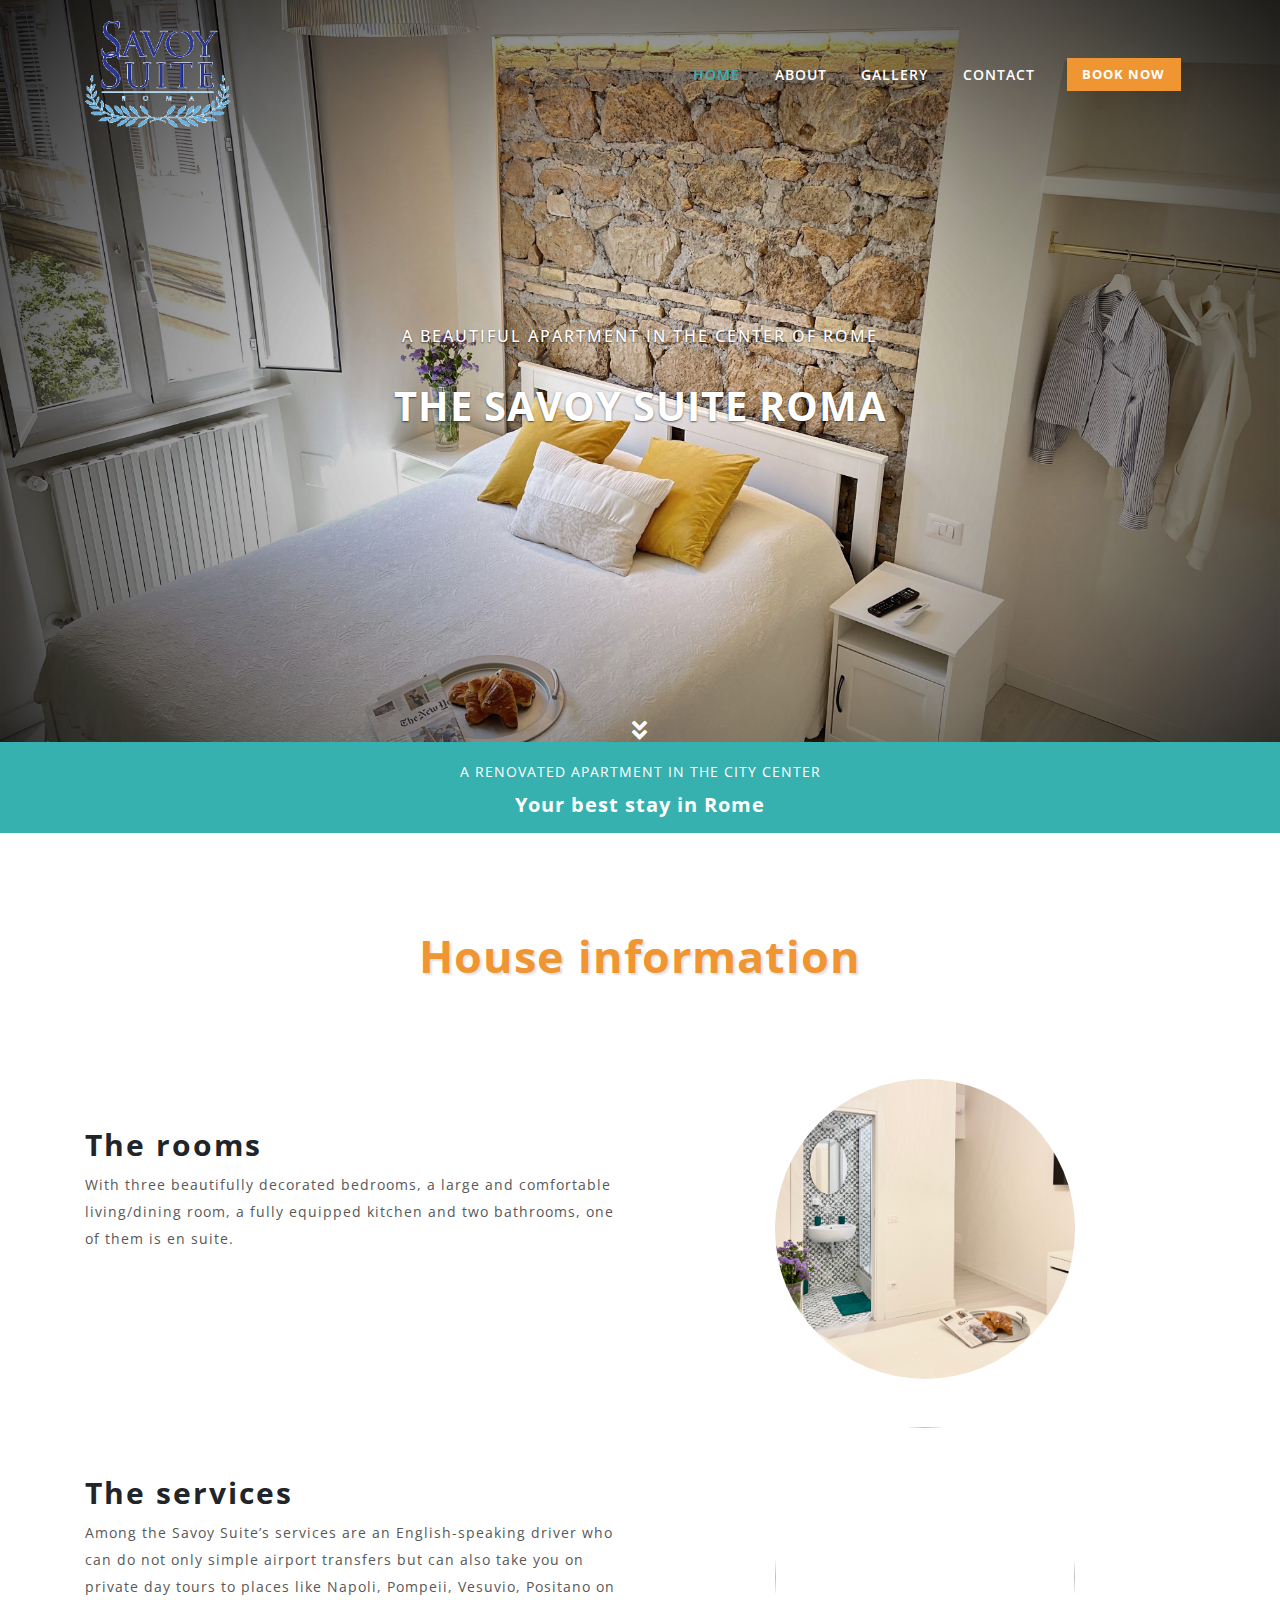
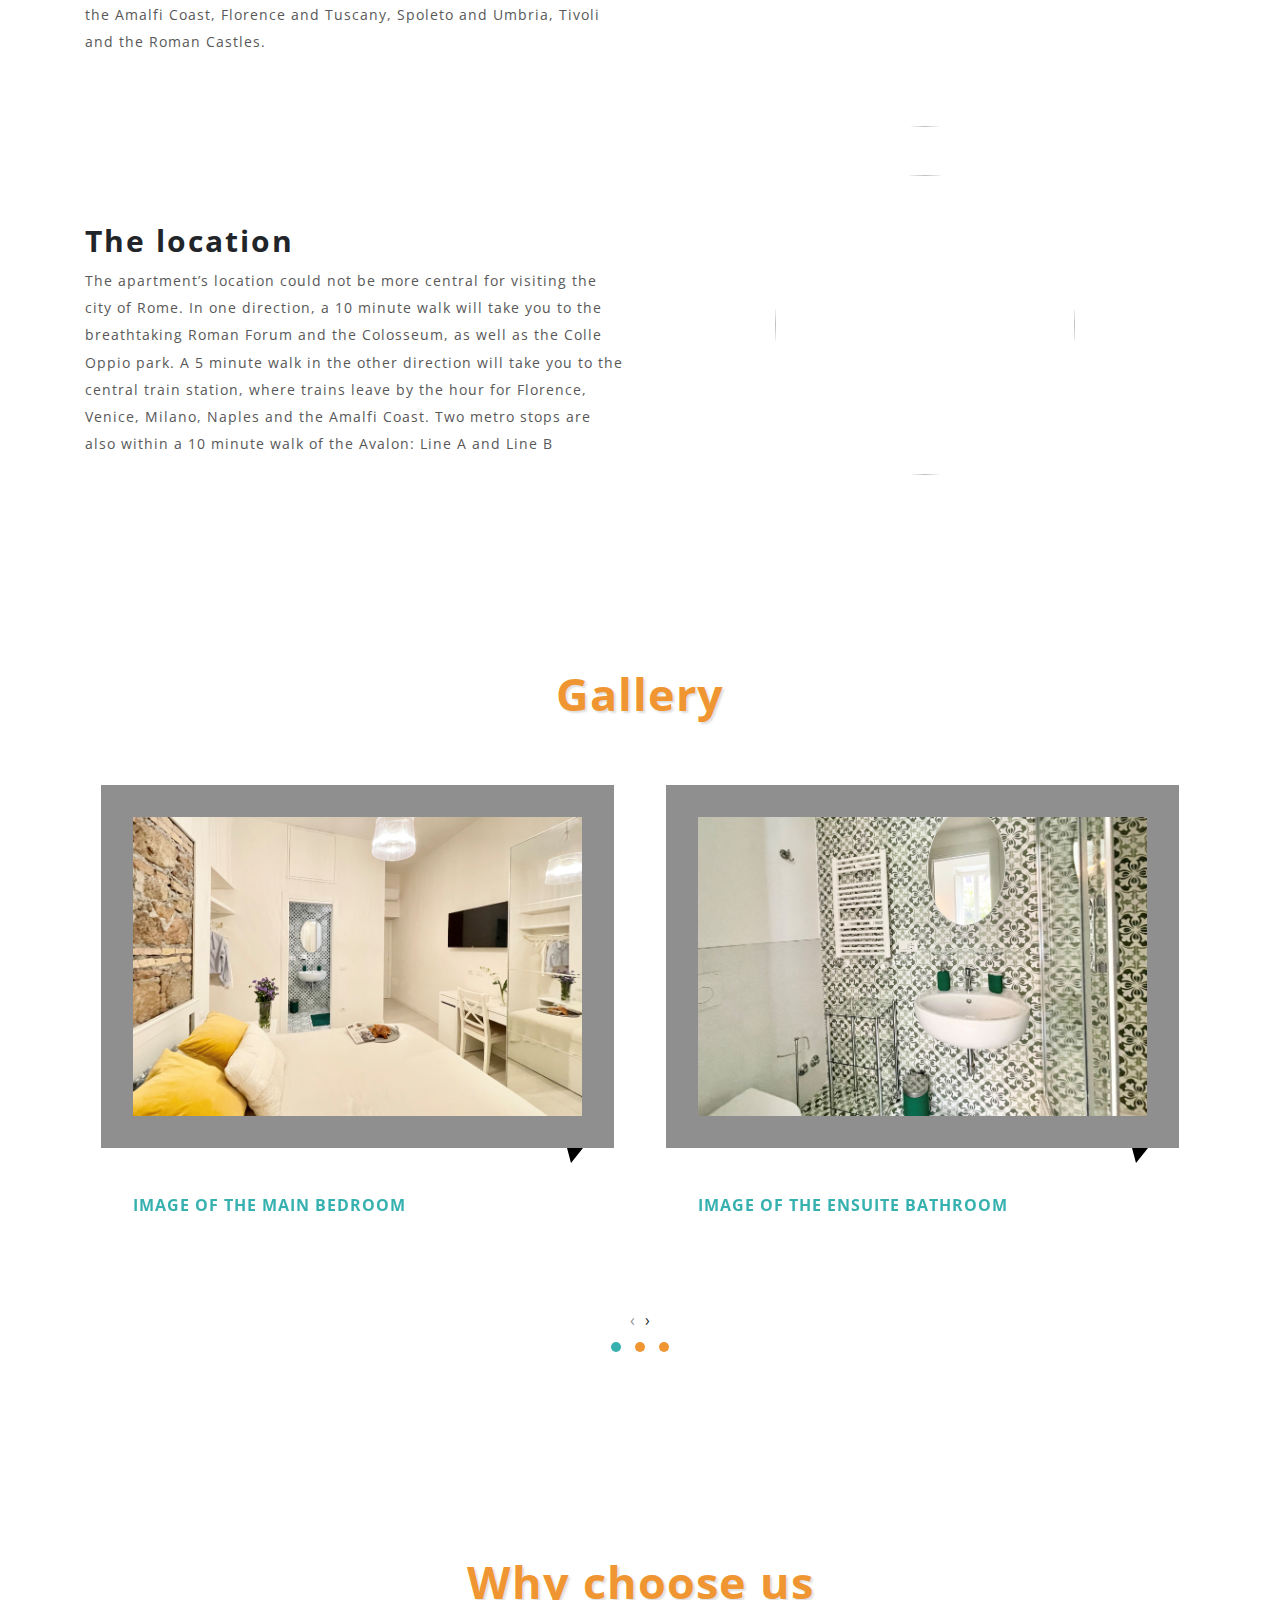
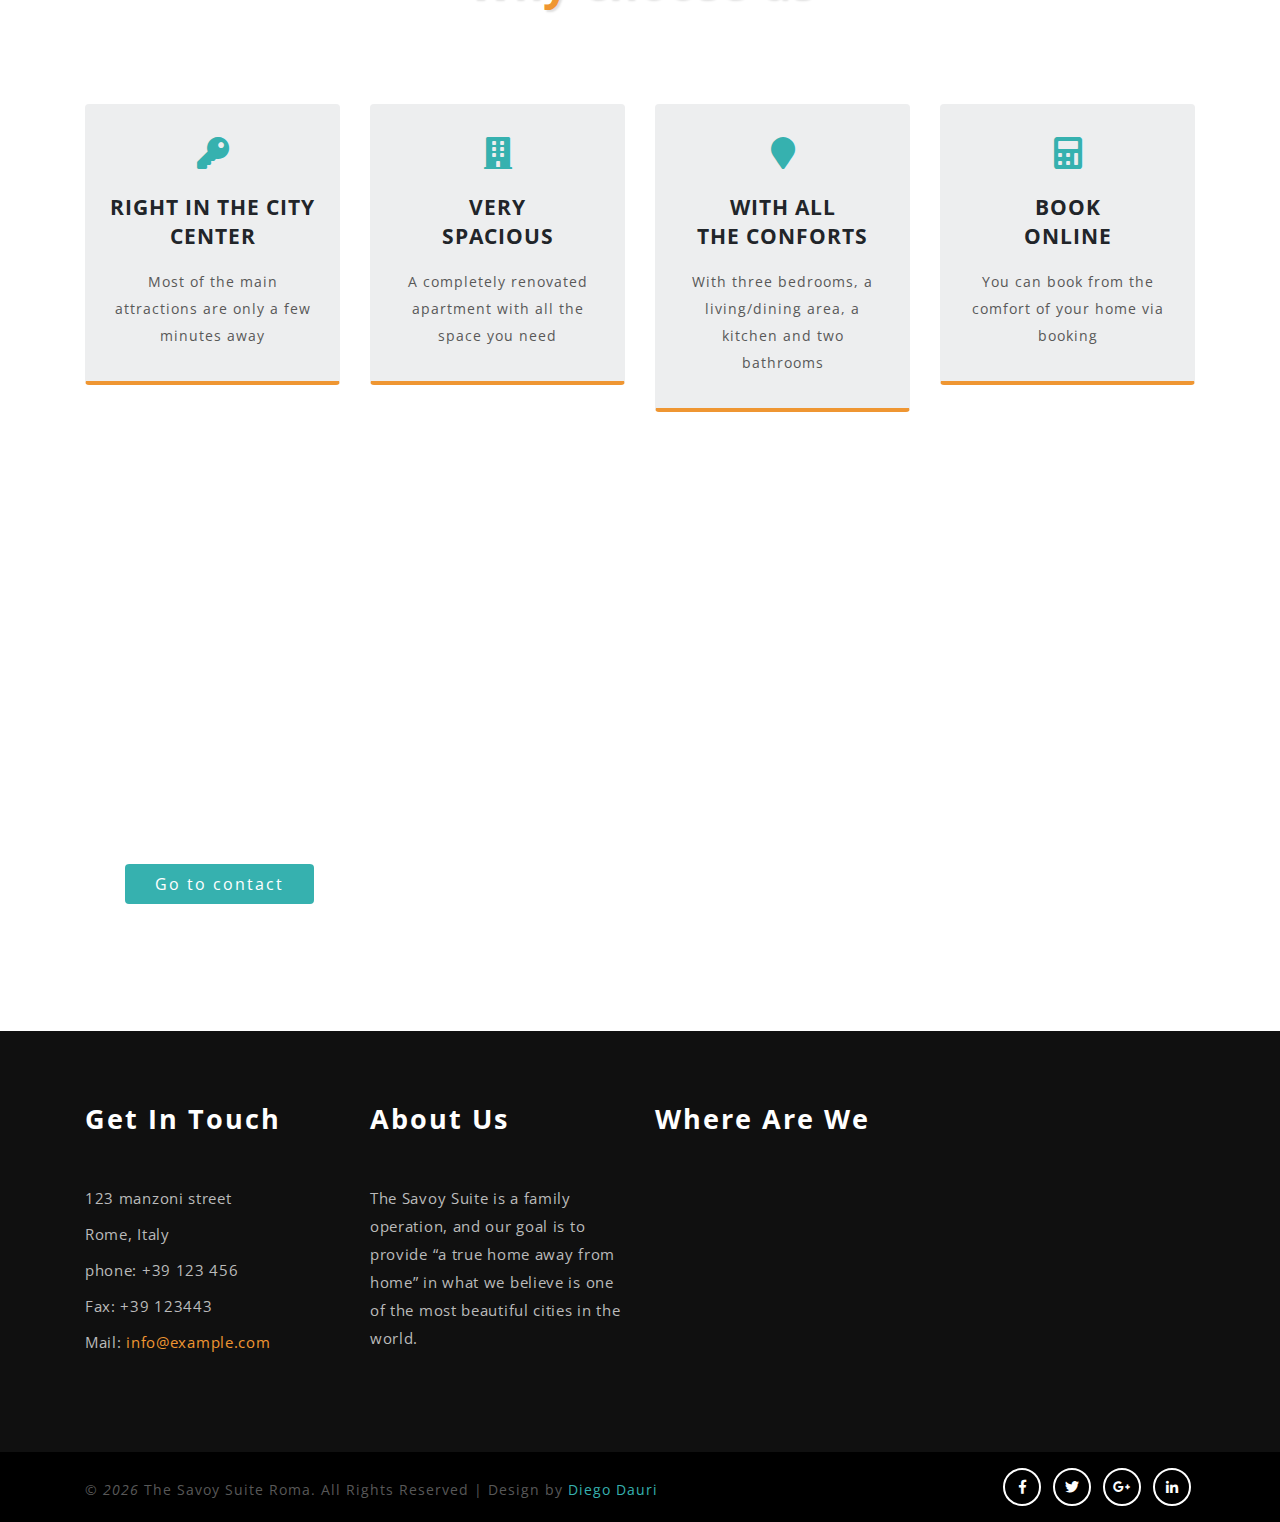
==== index.html @ ef177345 "Minor text adjustments" ====
<!--
	Author: W3layouts
	Author URL: http://w3layouts.com
	License: Creative Commons Attribution 3.0 Unported
	License URL: http://creativecommons.org/licenses/by/3.0/
-->
<!DOCTYPE html>
<html lang="en">

<head>
    <title>The Savoy Suite Roma, a completely renovated apartment in the center of Rome | Home</title>
    <meta name="viewport" content="width=device-width, initial-scale=1">
    <meta charset="utf-8">
    <meta name="keywords" content="The Savoy Suite a Responsive web template, Bootstrap Web Templates, Flat Web Templates, Android Compatible web template, 
Smartphone Compatible web template, free webdesigns for Nokia, Samsung, LG, SonyEricsson, Motorola web design" />
    <script>
        addEventListener("load", function () {
            setTimeout(hideURLbar, 0);
        }, false);

        function hideURLbar() {
            window.scrollTo(0, 1);
        }
    </script>
    <link href="css/bootstrap.css" rel='stylesheet' type='text/css' />
    <link href="css/style.css" rel='stylesheet' type='text/css' />
    <link rel="stylesheet" href="css/owl.theme.css" type="text/css" media="all">
    <link rel="stylesheet" href="css/owl.carousel.css" type="text/css" media="screen" property="" />
    <link href="css/fontawesome-all.css" rel="stylesheet">
    <link
        href="https://fonts.googleapis.com/css2?family=Open+Sans:ital,wght@0,300;0,400;0,500;0,600;0,700;0,800;1,300;1,400;1,500;1,600;1,700;1,800&display=swap"
        rel="stylesheet">
</head>

<body>
    <!-- mian-content -->
    <section class="mian-content">
        <!-- /header-top-->
        <div class="header-top">
            <div class="container">
                <header class="mainheader py-3">
                    <nav class="navbar navbar-expand-lg navbar-light bg-light RWDpagescrollfix">
                        <h1><a class="navbar-brand" href="index.html"><img src="images/logo.png" width="75%"
                                    alt="The room's logo"></a></h1>
                        <button class="navbar-toggler" type="button" data-toggle="collapse" data-target=".navbar-toggle"
                            aria-controls="navbarNavAltMarkup" aria-expanded="false" aria-label="Toggle navigation">
                            <span class="navbar-toggler-icon"></span>
                        </button>
                        <div class="collapse navbar-collapse navbar-toggle justify-content-end" id="navbarNavAltMarkup">
                            <ul class="navbar-nav">

                                <li class="nav-item active">
                                    <a class="nav-link text-uppercase" href="index.html">Home</a></li>
                                <li><a class="nav-link text-uppercase" href="about.html">About</a></li>
                                <li class="nav-item">
                                        <a class="nav-link text-uppercase" href="gallery.html" title="">Gallery</a>
                                </li>
                                <li> <a class="nav-link text-uppercase" href="contact.html">Contact</a></li>
                            </ul>
                            <div class="top-info text-left">
                                <ul>

                                    <li class="number-phone"><a class="nav-link request text-uppercase font-weight-bold"
                                            href="#">Book now</a></li>
                                </ul>
                            </div>
                        </div>
                    </nav>
                </header>
                <!-- /header-top-->
            </div>

            <!-- /banner-info-->
            <div class="banner-content text-center text-white">
                <h4 class="text-uppercase">a beautiful apartment in the center of Rome</h4>
                <h3>The Savoy Suite Roma</h3>

                <div class="banner-high-lights text-center">
                    <div class="rotate">
                        <a href="#services" class="scroll text-uppercase">
                            <i class="fas fa-angle-double-down"></i>
                        </a>
                    </div>
                    <div class="ban-text text-center py-3">
                        <p class="text-uppercase pb-2 text-white"> A renovated apartment in the city center
                            </h4>
                            <h5 class="ban-text">
                                Your best stay in Rome</h5>
                    </div>
                </div>
            </div>
            <!-- //banner-info-->
        </div>
        <!-- //header-top-->
    </section>
    <!-- //mian-content-->
    <!-- /advantage -->
    <section class="banner-bottom py-lg-5 py-md-5 py-3" id="services">
        <div class="container">
            <div class="inner-sec py-lg-5 py-3">
                <h3 class="tittle text-center mb-md-5 mb-4">House information</h3>
                <div class="row middle-grids pt-lg-5">
                    <div class="col-lg-6 advantage-grid-info pt-md-5">
                        <div class="advantage_left">
                            <h3>The rooms</h3>
                            <p class="mt-2">With three beautifully decorated bedrooms, a large and comfortable
                                living/dining room, a fully equipped kitchen and two bathrooms, one of them is en suite.
                            </p>
                        </div>
                    </div>
                    <div class="col-lg-6 advantage-grid-info1">
                        <div class="advantage_left1 text-center">
                            <img src="images/Bedroom 1/g.jpeg" class="img-fluid" style="object-fit:cover" alt="">
                        </div>
                    </div>
                </div>
                <div class="row middle-grids pt-lg-5">
                    <div class="col-lg-6 advantage-grid-info pt-md-5">
                        <div class="advantage_left">
                            <h3>The services</h3>
                            <p class="mt-2">Among the Savoy Suite’s services are an English-speaking driver who can do
                                not only simple airport transfers but can also take you on private day tours to places
                                like Napoli, Pompeii, Vesuvio, Positano on the Amalfi Coast, Florence and Tuscany,
                                Spoleto and Umbria, Tivoli and the Roman Castles.</p>
                        </div>
                    </div>
                    <div class="col-lg-6 advantage-grid-info1">
                        <div class="advantage_left1 text-center">
                            <img src="https://static.standard.co.uk/s3fs-public/thumbnails/image/2018/07/23/15/wheely2307.jpg?width=990&auto=webp&quality=75&crop=968%3A645%2Csmart"
                                class="img-fluid" style="object-fit:cover" alt="">
                        </div>
                    </div>
                </div>
                <div class="row middle-grids pt-lg-5">
                    <div class="col-lg-6 advantage-grid-info pt-md-5">
                        <div class="advantage_left">
                            <h3>The location</h3>
                            <p class="mt-2">The apartment’s location could not be more central for visiting the city of
                                Rome. In one direction, a 10 minute walk will take you to the breathtaking Roman Forum
                                and the Colosseum, as well as the Colle Oppio park. A 5 minute walk in the other
                                direction will take you to the central train station, where trains leave by the hour for
                                Florence, Venice, Milano, Naples and the Amalfi Coast. Two metro stops are also within a
                                10 minute walk of the Avalon: Line A and Line B</p>
                        </div>
                    </div>
                    <div class="col-lg-6 advantage-grid-info1">
                        <div class="advantage_left1 text-center">
                            <img src="https://media.cntraveler.com/photos/5a95c4a43e9f9737bfc6d225/16:9/w_2560,c_limit/Roman-Forum_2018_GettyImages-492161541.jpg"
                                class="img-fluid" style="object-fit:cover" alt="">
                        </div>
                    </div>
                </div>
            </div>
        </div>
    </section>
    <!-- //advantage -->
    <!--/testimonials-->
    <section class="clients py-md-5 py-3" id="clients">
        <div class="container">
            <div class="inner-sec py-md-5 py-3">
                <h3 class="tittle text-center mb-md-5 mb-4">Gallery</h3>
                <div class="owl-carousel owl-theme">
                    <div class="item">
                        <div class="feedback-info text-left">
                            <div class="feedback-top">
                                <img src="images/Bedroom 1/g2.jpeg" class="img-fluid" alt="">
                            </div>
                            <div class="feedback-grids">

                                <div class="feedback-img-info">
                                    <h5>Image of the main bedroom</h5>
                                    <p>This is the main bedroom with a double bed </p>
                                </div>
                                <div class="clearfix"> </div>
                            </div>
                        </div>
                    </div>
                    <div class="item">
                        <div class="feedback-info text-left">
                            <div class="feedback-top">
                                <img src="images/Bathroom Ensuite/g4.jpeg" class="img-fluid" alt="">
                            </div>
                            <div class="feedback-grids">

                                <div class="feedback-img-info">
                                    <h5>Image of the ensuite bathroom</h5>
                                    <p>This is the bathroom that is located directly ensuite </p>
                                </div>
                                <div class="clearfix"> </div>
                            </div>
                        </div>
                    </div>
                    <div class="item">
                        <div class="feedback-info text-left">
                            <div class="feedback-top">
                                <img src="images/Living room/g4.jpeg" class="img-fluid" alt="">
                            </div>
                            <div class="feedback-grids">

                                <div class="feedback-img-info">
                                    <h5>Image of the living room</h5>
                                    <p>This is the living/dining room with plenty of space to relax </p>
                                </div>
                                <div class="clearfix"> </div>
                            </div>
                        </div>
                    </div>
                    <div class="item">
                        <div class="feedback-info text-left">
                            <div class="feedback-top">
                                <img src="images/Bedroom 2/g9.jpeg" class="img-fluid" alt="">
                            </div>
                            <div class="feedback-grids">

                                <div class="feedback-img-info">
                                    <h5>The double beedroom</h5>
                                    <p>This is the second bedroom that can accommodate up to two people </p>
                                </div>
                                <div class="clearfix"> </div>
                            </div>
                        </div>
                    </div>
                    <div class="item">
                        <div class="feedback-info text-left">
                            <div class="feedback-top">
                                <img src="images/Bathroom 1/g1.jpeg" class="img-fluid" alt="">
                            </div>
                            <div class="feedback-grids">

                                <div class="feedback-img-info">
                                    <h5>Image of the main bathroom</h5>
                                    <p>This is the main bathroom, wich is not located ensuite </p>
                                </div>
                                <div class="clearfix"> </div>
                            </div>
                        </div>
                    </div>

                </div>
            </div>
        </div>
    </section>
    <!--//testimonials-->
    <!-- /services -->
    <section class="banner-bottom py-lg-5 py-md-5 py-3" id="services">
        <div class="container">
            <div class="inner-sec py-lg-5 py-3">
                <h3 class="tittle text-center mb-md-5 mb-4">Why choose us</h3>
                <div class="row middle-grids pt-lg-5">
                    <div class="col-lg-3 about-in middle-grid-info text-center">
                        <div class="card">
                            <div class="card-body">
                                <i class="fas fa-key mb-2"></i>
                                <h5 class="card-title text-uppercase my-3">right in the city center</h5>
                                <p class="card-text">Most of the main attractions are only a few minutes away
                                </p>
                            </div>
                        </div>
                    </div>
                    <div class="col-lg-3 about-in middle-grid-info text-center">
                        <div class="card">
                            <div class="card-body">
                                <i class="fas fa-building mb-2"></i>
                                <h5 class="card-title text-uppercase my-3">Very<br>spacious</h5>
                                <p class="card-text">A completely renovated apartment with all the space you need
                                </p>
                            </div>
                        </div>
                    </div>
                    <div class="col-lg-3 about-in middle-grid-info text-center">
                        <div class="card">
                            <div class="card-body">
                                <i class="fas fa-map-marker mb-2"></i>
                                <h5 class="card-title text-uppercase my-3">With all<br>the conforts</h5>
                                <p class="card-text">With three bedrooms, a living/dining area, a kitchen and two
                                    bathrooms
                                </p>
                            </div>
                        </div>
                    </div>
                    <div class="col-lg-3 about-in middle-grid-info text-center">
                        <div class="card">
                            <div class="card-body">
                                <i class="fas fa-calculator mb-2"></i>
                                <h5 class="card-title text-uppercase my-3">Book<br>online</h5>
                                <p class="card-text">You can book from the comfort of your home via booking
                                </p>
                            </div>
                        </div>
                    </div>
                </div>
            </div>
        </div>
    </section>
    <!-- //services -->
    <!-- choose -->
    <section class="choose py-5">
        <div class="container py-md-4 mt-md-3">
            <div class="row inner_w3l_agile_grids-1 ">
                <div class="col-lg-7 w3layouts_choose_left_grid1">
                    <div class="choose_top">
                        <h3 class="w3l_header text-white">Still Have Questions?</h3>
                        <h3 class="mb-3 mt-3 text-white">Feel Free to Contact Us Directly</h3>
                        <p class="text-white">If you have any question regarding the Savoy Suite please feel free to
                            contact us directly, we will be more than happy to help you arrange you stay in rome.</p>
                        <a href="#" class="btn btn-primary mt-3" data-toggle="modal" data-target="#myModal">Go to
                            contact</a>
                    </div>
                </div>
            </div>
        </div>
    </section>
    <!-- //choose -->
    <!--/newsletter-->
    <footer class="newsletter_right pymd-5 py-4" id="footer">
        <div class="container">
            <div class="inner-sec py-md-5 py-3">
                <div class="row mb-md-4 mb-md-3">
                    <div class="col-lg-3 col-md-6 social-info text-left">
                        <h3 class="tittle1 foot mb-md-5 mb-4 text-white">Get in touch</h3>
                        <p>123 manzoni street </p>
                        <p class="my-2"> Rome, Italy</p>
                        <p class="phone">phone: +39 123 456</p>
                        <p class="phone my-2">Fax: +39 123443</p>
                        <p class="phone">Mail:
                            <a href="mailto:info@example.com">info@example.com</a>
                        </p>

                    </div>
                    <div class="col-lg-3 col-md-6 social-info text-left">
                        <h3 class="tittle1 foot mb-md-5 mb-4 text-white">About Us</h3>
                        <p>The Savoy Suite is a family operation, and our goal is to provide “a true home away from
                            home” in what we believe is one of the most beautiful cities in the world.</p>

                    </div>
                    <div class="col-lg-6 col-md-12 n-right tex-left">
                        <h3 class="tittle1 foot mb-md-5 mb-4 text-white">Where are we</h3>
                        <iframe
                            src="https://www.google.com/maps/embed?pb=!1m18!1m12!1m3!1d190028.2570937572!2d12.395912560060866!3d41.91024148788334!2m3!1f0!2f0!3f0!3m2!1i1024!2i768!4f13.1!3m3!1m2!1s0x132f6196f9928ebb%3A0xb90f770693656e38!2sRoma%20RM!5e0!3m2!1sit!2sit!4v1637957519476!5m2!1sit!2sit"
                            width="75%" height="85%" style="border:0;" allowfullscreen="" loading="lazy"></iframe>
                    </div>
                </div>
            </div>
        </div>
    </footer>
    <div class="copyright py-3">
        <div class="container">
            <div class="row">
                <div class="col-md-8">
                    <p class="copy-right mt-2">© <i id="date" class="copy-right mt-2"></i> The Savoy Suite Roma. All
                        Rights Reserved | Design by
                        <a href="http://w3layouts.com/"> Diego Dauri </a>
                    </p>
                </div>
                <div class="col-md-4">
                    <ul class="social-icons scial justify-content-end">
                        <li class="mr-1"><a href="#"><span class="fab fa-facebook-f"></span></a></li>
                        <li class="mx-1"><a href="#"><span class="fab fa-twitter"></span></a></li>
                        <li class="mx-1"><a href="#"><span class="fab fa-google-plus-g"></span></a></li>
                        <li class="mx-1"><a href="#"><span class="fab fa-linkedin-in"></span></a></li>
                    </ul>
                </div>
            </div>
        </div>
    </div>
    <!--model-forms-->
    <!--/Login-->
    <div class="modal fade" id="exampleModalCenter" tabindex="-1" role="dialog" aria-hidden="true">
        <div class="modal-dialog modal-dialog-centered" role="document">
            <div class="modal-content">
                <div class="modal-header text-center">
                    <button type="button" class="close" data-dismiss="modal" aria-label="Close">
                        <span aria-hidden="true">&times;</span>
                    </button>
                </div>
                <div class="modal-body">
                    <div class="login px-4 mx-auto mw-100">
                        <h5 class="text-center mb-4">Login Now</h5>
                        <form action="#" method="post">
                            <div class="form-group">
                                <label class="mb-2">Email address</label>
                                <input type="email" class="form-control" id="exampleInputEmail1"
                                    aria-describedby="emailHelp" placeholder="" required="">
                                <small id="emailHelp" class="form-text text-muted">We'll never share your email with
                                    anyone else.</small>
                            </div>
                            <div class="form-group">
                                <label class="mb-2">Password</label>
                                <input type="password" class="form-control" id="exampleInputPassword1" placeholder=""
                                    required="">
                            </div>
                            <div class="form-check mb-2">
                                <input type="checkbox" class="form-check-input" id="exampleCheck1">
                                <label class="form-check-label" for="exampleCheck1">Check me out</label>
                            </div>
                            <button type="submit" class="btn btn-primary submit mb-4">Sign In</button>
                            <p class="text-center pb-4">
                                <a href="#" data-toggle="modal" data-target="#exampleModalCenter2"> Don't have an
                                    account?</a>
                            </p>
                        </form>
                    </div>
                </div>
            </div>
        </div>
    </div>
    <!--//Login-->
    <!--/Register-->
    <div class="modal fade" id="exampleModalCenter2" tabindex="-1" role="dialog" aria-hidden="true">
        <div class="modal-dialog modal-dialog-centered" role="document">
            <div class="modal-content">
                <div class="modal-header text-center">
                    <button type="button" class="close" data-dismiss="modal" aria-label="Close">
                        <span aria-hidden="true">&times;</span>
                    </button>
                </div>
                <div class="modal-body">
                    <div class="login px-4 mx-auto mw-100">
                        <h5 class="text-center mb-4">Register Now</h5>
                        <form action="#" method="post">
                            <div class="form-group">
                                <label>First name</label>

                                <input type="text" class="form-control" id="validationDefault01" placeholder=""
                                    required="">
                            </div>
                            <div class="form-group">
                                <label>Last name</label>
                                <input type="text" class="form-control" id="validationDefault02" placeholder=""
                                    required="">
                            </div>

                            <div class="form-group">
                                <label class="mb-2">Password</label>
                                <input type="password" class="form-control" id="password1" placeholder="" required="">
                            </div>
                            <div class="form-group">
                                <label>Confirm Password</label>
                                <input type="password" class="form-control" id="password2" placeholder="" required="">
                            </div>

                            <button type="submit" class="btn btn-primary submit mb-4">Register</button>
                            <p class="text-center pb-4">
                                <a href="#">By clicking Register, I agree to your terms</a>
                            </p>
                        </form>

                    </div>
                </div>

            </div>
        </div>
    </div>
    <!--//Register-->

    <!--//model-form-->
    <!-- js -->
    <script src="js/jquery-2.2.3.min.js"></script>
    <script>
        $(window).scroll(function () {
            if ($(document).scrollTop() > 150) {
                $('nav.pagescrollfix,nav.RWDpagescrollfix').addClass('shrink');
            } else {
                $('nav.pagescrollfix,nav.RWDpagescrollfix').removeClass('shrink');
            }
        });
    </script>
    <!-- stats -->
    <script src="js/jquery.waypoints.min.js"></script>
    <script src="js/jquery.countup.js"></script>
    <script>
        $('.counter').countUp();
    </script>
    <!-- //stats -->


    <!-- carousel -->
    <script src="js/owl.carousel.js"></script>
    <script>
        $(document).ready(function () {
            $('.owl-carousel').owlCarousel({
                loop: true,
                margin: 10,
                responsiveClass: true,
                responsive: {
                    0: {
                        items: 1,
                        nav: true
                    },
                    600: {
                        items: 1,
                        nav: false
                    },
                    900: {
                        items: 1,
                        nav: false
                    },
                    1000: {
                        items: 2,
                        nav: true,
                        loop: false,
                        margin: 20
                    }
                }
            })
        })
    </script>
    <!-- //carousel -->
    <script>
        $(document).ready(function () {
            $(".dropdown").hover(
                function () {
                    $('.dropdown-menu', this).stop(true, true).slideDown("fast");
                    $(this).toggleClass('open');
                },
                function () {
                    $('.dropdown-menu', this).stop(true, true).slideUp("fast");
                    $(this).toggleClass('open');
                }
            );
        });
    </script>
    <!-- //dropdown nav -->

    <!-- password-script -->
    <script>
        window.onload = function () {
            document.getElementById("password1").onchange = validatePassword;
            document.getElementById("password2").onchange = validatePassword;
        }

        function validatePassword() {
            var pass2 = document.getElementById("password2").value;
            var pass1 = document.getElementById("password1").value;
            if (pass1 != pass2)
                document.getElementById("password2").setCustomValidity("Passwords Don't Match");
            else
                document.getElementById("password2").setCustomValidity('');
            //empty string means no validation error
        }
    </script>
    <!-- //password-script -->

    <!--/ start-smoth-scrolling -->
    <script src="js/move-top.js"></script>
    <script src="js/easing.js"></script>
    <script>
        jQuery(document).ready(function ($) {
            $(".scroll").click(function (event) {
                event.preventDefault();
                $('html,body').animate({
                    scrollTop: $(this.hash).offset().top
                }, 900);
            });
        });
    </script>
    <script>
        $(document).ready(function () {
            /*
            						var defaults = {
            							  containerID: 'toTop', // fading element id
            							containerHoverID: 'toTopHover', // fading element hover id
            							scrollSpeed: 1200,
            							easingType: 'linear' 
            						 };
            						*/

            $().UItoTop({
                easingType: 'easeOutQuart'
            });

        });
    </script>
    <!--// end-smoth-scrolling -->

    <!-- /js -->
    <script src="js/bootstrap.js"></script>
    <script src="js/date.js"></script>
    <!-- //js -->
</body>

</html>
---- css/style.css ----
/*--
	Author: W3Layouts
	Author URL: http://w3layouts.com
	License: Creative Commons Attribution 3.0 Unported
	License URL: http://creativecommons.org/licenses/by/3.0/
--*/

html,
body {
    margin: 0;
    font-size: 100%;
    font-family: 'Open Sans', sans-serif;
    background: #fff;
}

body a {
    text-decoration: none;
    transition: 0.5s all;
    -webkit-transition: 0.5s all;
    -moz-transition: 0.5s all;
    -o-transition: 0.5s all;
    -ms-transition: 0.5s all;
    font-family: 'Open Sans', sans-serif;
}

a:hover {
    text-decoration: none;
}

input[type="button"],
input[type="submit"],
input[type="text"],
input[type="email"],
input[type="search"] {
    transition: 0.5s all;
    -webkit-transition: 0.5s all;
    -moz-transition: 0.5s all;
    -o-transition: 0.5s all;
    -ms-transition: 0.5s all;
    font-family: 'Open Sans', sans-serif;
}

h1,
h2,
h3,
h4,
h5,
h6 {
    margin: 0;
    font-family: 'Open Sans', sans-serif;
    letter-spacing: 1px;
    font-weight: 700;
}

p {
    margin: 0;
    font-size: 0.85em;
    color: #585858;
    line-height: 2em;
    letter-spacing: 1px;
}

ul {
    margin: 0;
    padding: 0;
}

/*--/header --*/

header.mainheader {
    display: -webkit-box;
    display: -ms-flexbox;
    display: flex;
    -ms-flex-wrap: wrap;
    flex-wrap: wrap;
}

nav.navbar.second {
    border: none !important;
    transition: all 1s ease;
    flex-basis: 100%;
    -webkit-flex-basis: 100%;
    order: 2;
}

/*--/navbar--*/

.navbar {
    padding: 0em 0em;
    /*-- border-bottom: 1px solid rgba(243, 242, 242, 0.41); --*/
    background: transparent !important;
    flex-basis: 100%;
    -webkit-flex-basis: 100%
}

/*--logo--*/

h1 a.navbar-brand {
    font-size: 0.8em;
    text-transform: uppercase;
    font-weight: 600;
    letter-spacing: 5px;
    color: #fff;
}

.navbar-light .navbar-brand {
    color: #fff;
    font-family: 'Open Sans', sans-serif;
}

.logo i {
    color: #03cce6;
    text-shadow: none;
}

/*--logo--*/

a.navbar-b li.nav-item {
    margin: 0 1px;
}

.navbar-light .navbar-nav .nav-link {
    padding: 0.3em 1.2em;
    color: #ffffff;
    background: transparent;
    font-size: 0.9em;
    letter-spacing: 1px;
    text-transform: capitalize;
    font-weight: 600;
}

.navbar-light .navbar-nav .show > .nav-link,
.navbar-light .navbar-nav .active > .nav-link,
.navbar-light .navbar-nav .nav-link.show,
.navbar-light .navbar-nav .nav-link.active,
.navbar-light .navbar-nav .nav-link:hover,
.navbar-light .navbar-nav .nav-link:focus {
    background: transparent;
    color: #36b1af;
}

.dropdown-item {
    padding: 0.5em 1.5rem;
    font-size: 0.9em;
    margin: 0;
}

.dropdown-menu {
    margin: 0;
    padding: 0;
}

.dropdown-menu.second {
    min-width: 9rem !important;
}

.navbar-light .navbar-brand:hover,
.navbar-light .navbar-brand:focus {
    color: #fff;
}

a.nav-link.request {
    padding: 0.5em 1.2em;
    color: #ffffff;
    background: transparent;
    font-size: 0.9em;
    letter-spacing: 1px;
    font-weight: 600;
    background: #ef9632;
}

/*---*/

.dropdown-toggle::after {
    width: 0;
    height: 0;
    margin-left: 0;
    content: "";
    border-top: 0.3em solid;
    border-right: 0.3em solid transparent;
    border: 0px;
}

li.nav-item.active {
    color: #03cce6;
}

.dropdown-item:hover,
.dropdown-item:focus {
    color: #36b1af;
    text-decoration: none;
    background-color: transparent;
}

/*-- /nav.navbar.second --*/

nav.navbar.second {
    border: none !important;
    transition: all 1s ease;
}

a.nav-item.nav-link.sec {
    padding: 0.3em 1.2em;
    color: #36b1af;
    font-size: 0.9em;
    letter-spacing: 1px;
    font-weight: 600 !important;
}

a.nav-item.nav-link.sec:hover {
    color: #36b1af;
}

a.pagescrolldisplay {
    visibility: hidden;
    transition: all 0s ease;
}

nav.navbar.shrink.pagescrollfix a.pagescrolldisplay {
    visibility: visible;
    transition: all 0.5s ease;
    color: #000000;
}

nav.navbar.shrink.pagescrollfix {
    width: 100%;
    < !--height: 65px;
    -- > box-shadow: 0 1px 0 0 #dadada;
    position: fixed;
    left: 0px;
    transition: all 1.2s ease;
    -webkit-box-shadow: 0 0 10px rgba(0, 0, 0, 0.2);
    -moz-box-shadow: 0 0 10px rgba(0, 0, 0, 0.2);
    box-shadow: 0 0 10px rgba(0, 0, 0, 0.2);
    background: #fff !important;
    z-index: 9;
}

a.navbar-brand.pagescrolldisplay i {
    font-size: 2em;
    color:#333;
}

nav.navbar.shrink .navbar-brand img {
    < !--height: 50px;
    width: 120px;
    -- > transition: all 1s ease;
}

nav.navbar.shrink a {
    < !--font-size: 14px;
    -- > transition: all 1s ease;
}

nav.navbar.shrink .navbar-toggler {

    transition: all 1.5s ease;
}

.bg-transparent {
    background: transparent;
}

/*-- //nav.navbar.second --*/

.top-info ul li {
    list-style: none;
    display: inline-block;
    margin: 0 1em;
    color: #ffffff;
    letter-spacing: 1px;
    font-size: 0.9em;
    vertical-align: top;
}

/*-- //header --*/

/*--/banner-content--*/

.mian-content {
    background: url(../images/bg.jpg);
    position: relative;
    background-size: cover;
    height: 100%;
    background-position: center;
    background-repeat: no-repeat;
}

.banner-content {
    padding: 10em 0 0em 0;
}
.banner-high-lights {
    padding-top: 18em;
}
.ban-text {
    background: #36b1af;
}
.banner-content h4 {
    font-size: 1em;
    padding: 1.1em 0 1.25em;
    display: block;
    font-weight: 500;
    margin-bottom: 1em;
    letter-spacing: 2px;
    text-shadow: 0 1px 2px rgb(0 0 0 / 60%);
}

.banner-content h3 {
    color: #fff;
    font-size: 2.5em;
    text-shadow: 0 1px 2px rgba(0, 0, 0, .6);
    letter-spacing: 1px;
    text-transform: uppercase;
}

.bg-gd h5 {
    font-size: 1.2em;
    font-weight: 700;
    text-transform: uppercase;
    color: #333;
}

.banner-high-lights .bg-gd {
    vertical-align: top;
    font-weight: 300;
    font-size: 0.9em;
    letter-spacing: 1px;
    line-height: 1.8em;
    background: #fff;
    padding: 2em 1.1em;
    color: #999;
    position: relative;
    -webkit-transition: 1s ease-in-out;
    -moz-transition: 1s ease-in-out;
    -o-transition: 1s ease-in-out;
    transition: 1s ease-in-out;
}
.bg-gd:hover i,
.bg-gd.active i {
    color: #fff;
    background: #36b1af;
}

.rotate {
    margin-top: 0em;
}

.rotate a {
    font-size: 1.5em;
    color: #fff;
    font-weight: 700;
    letter-spacing: 1px;
}

.rotate a i {
    -webkit-animation: bounce 2s infinite ease-in-out;
    z-index: 9;
    text-align:center;
    display: block;
}

@-webkit-keyframes bounce {
    0%,
    20%,
    60%,
    100% {
        -ms-transform: translateY(0);
    }
    0%,
    20%,
    60%,
    100% {
        -o-transform: translateY(0);
    }
    0%,
    20%,
    60%,
    100% {
        -moz-transform: translateY(0);
    }
    0%,
    20%,
    60%,
    100% {
        -webkit-transform: translateY(0);
    }
    40% {
        -webkit-transform: translateY(-20px);
    }
    80% {
        -webkit-transform: translateY(-10px);
    }
}

.top-content-right .rotate a {
    font-size: 0.9em;
    color: #fff;
    font-weight: 300;
    letter-spacing: 1px;
    letter-spacing: 2px;
    text-transform: uppercase;
}
.bg-gd i {
    font-size: 1.8em;
    width: 70px;
    height: 70px;
    border-radius: 50%;
    background: #fff;
    color: #222;
    position: absolute;
    bottom: -41%;
    line-height: 74px;
    left: 36%;
}

/*--//banner-content--*/

/*-- /banner-info --*/
.mian-content-1 {
    background: url(../images/bg.jpg);
    background-size: cover;
    background-position: center;
   min-height:300px;
}
/*--/introduction--*/

.intro {
    width: 64%;
}

h3.main {
    font-size: 1.7em;
    line-height: 1.5em;
}

h3.main mark {
    padding: 0.4em 0.4em;
    background-color: #ccffe4;
}

.about-in .card {
    padding: 3em 0.5em;
    border: 1px solid transparent;
    -webkit-transition: box-shadow 0.3s ease-in-out;
    -moz-transition: box-shadow 0.3s ease-in-out;
    -ms-transition: box-shadow 0.3s ease-in-out;
    -o-transition: box-shadow 0.3s ease-in-out;
    transition: box-shadow 0.3s ease-in-out;
    background: transparent;
}

.about-in .card:hover {
    background: #fff;
    -webkit-box-shadow: 0px 0px 18.69px 2.31px rgba(204, 204, 223, 0.5);
    -moz-box-shadow: 0px 0px 18.69px 2.31px rgba(204, 204, 223, 0.5);
    box-shadow: 0px 0px 18.69px 2.31px rgba(204, 204, 223, 0.5);
}

.about-in p.card-text {
    line-height: 2em;
}

.about-in .card i {
    font-size: 2em;
    color: #36b1af;
}
.about-in:hover .card i {
    color: #ef9632;
}
.about-in .card h5.card-title {
    font-size: 1.2em;
}

.about-right h3.ttile {
    font-size: 1.4em;
    line-height: 1.3em;
}

h4.sub-tittle {
    margin: 1.2em 0 0 0;
    font-size: 15px;
    color: #36b1af;
    text-transform: uppercase;
}

ul.author li {
    list-style: none;
    margin: 0 2em 0 0em;
}

ul.author li img {
    border-radius: 50%;
    -weblit-border-radius: 50%;
    -o-border-radius: 50%;
    -ms-border-radius: 50%;
    -moz-border-radius: 50%;
    border: 4px solid #ddd;
}

ul.author li {
    color: #888;
    font-size: 0.8em;
    letter-spacing: 1px;
}

ul.author li span {
    display: block;
    font-weight: 600;
    color: #37393c;
    font-size: 1.3em;
}

.about-right {
    padding-left: 3em;
}

/*--//introduction--*/

/*-- /services--*/

h3.tittle span {
    display: block;
    text-transform: uppercase;
    font-size: 0.3em;
    color: #ff4081;
    letter-spacing: 4px;
    font-weight: 600;
}

h3.tittle {
    text-shadow: 2px 2px 2px rgba(41, 41, 41, 0.15);
    font-size: 3em;
    color: #ef9632;
   
    font-weight: 700;
}

.about-in.middle-grid-info .card {
    padding: 2em 1.5em;
    background: #edeeef;
    border-bottom: 4px solid #ef9632;
}

.about-in.middle-grid-info .card-body {
    padding: 0;
}

.about-in.middle-grid-info h5.card-title {
    font-size: 1.3em;
    line-height: 1.4em;
}

.about-in.middle-grid-info:hover .card,
.about-in.middle-grid-info.active .card {
    border-bottom: 4px solid #36b1af;
}
/*-- //services--*/
.advantage_left h4 {
    font-size: 15px;
    font-weight: 700;
    text-transform: uppercase;
    letter-spacing: 2px;
    color: #36b1af;
}
.advantage_left1 img {
    width: 300px;
    height: 300px;
    border-radius: 50%;
}
.advantage_left h3 {
    font-size: 30px;
    font-weight: 700;
    letter-spacing: 2px;
}
.advantage_left p {
    /*-- color: #000; --*/
}
/*-- choose --*/
.choose{
	background: url(../images/bg1.jpg) no-repeat;
    background-size: cover;
    -webkit-background-size: cover;
    -moz-background-size: cover;
    -o-background-size: cover;
    -ms-background-size: cover;
    background-attachment: fixed;
}
.choose_top {
    padding: 55px 40px;
}
.choose_top h3 {
    font-size: 30px;
    letter-spacing: 1px;
    font-weight: 500;
    line-height: 1.4em;
}
.choose_top h4 {
    font-size: 25px;
    letter-spacing: 1px;
    font-weight: 500;
    line-height: 1.4em;
}
.choose_top p {
    font-size: 15px;
    line-height: 1.8em;
}
.choose_top a {
    font-size: 16px;
    padding: 8px 30px;
    background: #36b1af;
    outline: none;
    border: none;
    display: inline-block;
    letter-spacing: 2px;
}
.choose_top a:hover{
    background: #ef9632;
}
/*-- //choose --*/
.clients{
	background: url(../images/bg2.jpg) no-repeat;
    background-size: cover;
    -webkit-background-size: cover;
    -moz-background-size: cover;
    -o-background-size: cover;
    -ms-background-size: cover;
    background-attachment: fixed;
}
/*-- stats --*/

.stats_info p {
    font-size: 2.5em;
    letter-spacing: 1px;
    line-height: 2;
    color: #36b1af;
    font-weight: 800;
}
.stats_info h4 {
    color: #4f4f50;
    font-size: 0.85em;
    text-transform: uppercase;
    font-weight: 600;
    margin-bottom: 1em;
}
.stats_info i {
    font-size: 2.3em;
    color: #ef9632;
    margin: 0;
}
.stats_bottom_grid_left img {
	margin: 0 auto;
}
.stats_info {
	text-align: center;
	padding: 0;
	border-top: none;
	border-bottom: none;
}

.stats_info:nth-child(3) {
	border-right: 0px;
}

.stats_info:nth-child(2) {
	border-left: 0px;
	border-right: 0px;
}
/*--//stats--*/
/*-- team --*/

.team-info-content {
    background-color: #FFF;
    display: block;
    overflow: hidden;
    position: relative;
    -webkit-transition: all 0.5s;
    -moz-transition: all 0.5s;
    -ms-transition: all 0.5s;
    -o-transition: all 0.5s;
    transition: all 0.5s;
    opacity: 1;
    filter: alpha(opacity=100);
}

.team-info-content img {
    width: 100%;
    -webkit-transition: all 0.5s;
    -moz-transition: all 0.5s;
    -ms-transition: all 0.5s;
    -o-transition: all 0.5s;
    transition: all 0.5s;
}

.team-info-content:before {
    content: '';
    background-color: rgba(0, 0, 0, 0);
    left: 0;
    top: 0;
    right: 0;
    bottom: 0;
    position: absolute;
    -webkit-transition: all 0.5s;
    -moz-transition: all 0.5s;
    -ms-transition: all 0.5s;
    -o-transition: all 0.5s;
    transition: all 0.5s;
}

.team-info-content:hover:before {
    background-color: rgba(0, 0, 0, 0.8);
}

.team-info-content:hover .view-caption {
    -moz-transform: translateY(0%) scale(1);
    -o-transform: translateY(0%) scale(1);
    -ms-transform: translateY(0%) scale(1);
    -webkit-transform: translateY(0%) scale(1);
    transform: translateY(0%) scale(1);
}

.view-caption {
    background-color: #36b1af;
    bottom: 0;
    height: 20%;
    left: 0;
    padding: 16px 20px;
    position: absolute;
    right: 0;
    z-index: 99;
    -webkit-transition: all 0.5s;
    -moz-transition: all 0.5s;
    -ms-transition: all 0.5s;
    -o-transition: all 0.5s;
    transition: all 0.5s;
    -moz-transform: translateY(150%) scale(1.5);
    -o-transform: translateY(150%) scale(1.5);
    -ms-transform: translateY(150%) scale(1.5);
    -webkit-transform: translateY(150%) scale(1.5);
    transform: translateY(150%) scale(1.5);
}
.team-description p{
	color:#ef9632;
}
.view-caption .team-description h4 {
    color: #000;
    font-size: 1.5em;
    font-weight: normal;
    margin-top: 5px;
}

.view-caption .team-description p {
    color: #000;
    font-size: 1em;
}

.view-caption ul li {
    display: inline-block;
    list-style: none;
}

.view-caption ul.social-icons li a {
    background-color: #fff;
    border-radius: 50%;
    -webkit-border-radius: 50%;
    -o-border-radius: 50%;
    -ms-border-radius: 50%;
    -moz-border-radius: 50%;
    color: #ec1c24;
    display: inline-block;
    height: 28px;
    text-align: center;
    line-height: 25px;
    width: 28px;
    -webkit-transition: all 0.5s;
    -moz-transition: all 0.5s;
    -ms-transition: all 0.5s;
    -o-transition: all 0.5s;
    font-size: 0.8em;
}

.view-caption ul.social-icons li a:hover {
    opacity: 0.8;
}

.team-description h4 {
    font-size: 1.1em;
}

/*-- //team --*/
/*--bottom-last--*/

.bottom-last {
    background: url(../images/banner3.jpg) no-repeat 0px 0px;
    background-size: cover;
    -webkit-background-size: cover;
    -moz-background-size: cover;
    -o-background-size: cover;
    -ms-background-size: cover;
}

section.bottom-last h3 {
    font-size: 2em;
    font-weight: 700;
    color: #fff;
    margin: 3em 0 0.5em 0;
    text-shadow: 2px 2px 2px rgba(29, 28, 28, 0.15);
}

.bottom-bg {
    padding: 2em 9em;
}

.bottom-bg p {
    width: 62%;
}

/*--bottom-last--*/

.feedback-top {
    padding: 2em;
    background: rgba(0, 0, 0, 0.44);
    position: relative;
}
.feedback-top:after {
    content: '';
    position: absolute;
    top: 100%;
    right: 6%;
    width: 0;
    height: 0;
    border-top: 15px solid #000;
    border-right: 12px solid transparent;
    border-left: 4px solid transparent;
    transform: rotate(0deg);
}

.feedback-top p {
    margin: 0;
    color: #fff;
}

.feedback-img {
    float: right;
    width: 17%;
    background: #e4e4e4;
    padding: 0.3em;
    border-radius: 50%;
    -webkit-border-radius: 50%;
    -o-border-radius: 50%;
    -ms-border-radius: 50%;
    -moz-border-radius: 50%;
}

.feedback-grids {
    margin: 2em 0 0;
}

.feedback-img img {
    width: 100%;
}

.feedback-info {
    margin: 1em !important;
}

.feedback-img-info {
    float: left;
    width: 65%;
    margin: 1em 0 0 2em;
}

.feedback-img-info h5 {
    color:#36b1af;
    font-size: 1em;
    letter-spacing: 1px;
    font-weight: 700;
    text-transform: uppercase;
}

.feedback-img-info p {
    color: #fff;
    margin-top: .5em;
}

.feedback-img-info p span {
    color: #b1b2b3;
    font-size: 0.85em;
}

.icon-test i {
    font-size: 2em;
    color: #fcd000;
    margin-left: .4em;
    position: relative;
}

.icon-test {
    position: relative;
}

.icon-test:before {
    content: " ";
    position: absolute;
    background: #d5d8da;
    width: 77%;
    height: 2%;
    top: 54%;
    right: 5%;
}

/*-- //feedback --*/

/*--model-forms--*/

.modal-header {
    border: none;
}

.login h5 {
    font-size: 1.2em;
    color: #333;
    text-transform: uppercase;
    font-weight: 600;
}

.login button.btn.btn-primary.submit {
    background: #495057;
    padding: 0.5em 2em;
    letter-spacing: 1px;
    border: none;
}

.login button.btn.btn-primary.submit:hover {
    background: #36b1af;
}

.login a {
    color: #97989a;
}

.login label {
    font-weight: 400;
    color: #5a5757;
    font-size: 0.9em;
    letter-spacing: 1px;
}

.video iframe {
    width: 100%;
    height: auto;
}

/*--//model-forms--*/

/*--/inner-page--*/

.inner-page {
    background: url(../images/3.jpg) no-repeat center;
    background-size: cover;
    -o-background-size: cover;
    -moz-background-size: cover;
    -ms-background-size: cover;
    -webkit-background-size: cover;
    min-height: 250px;
}

ol.breadcrumb {
    margin: 0;
}

li.breadcrumb-item {
    font-size: 0.85em;
    letter-spacing: 1px;
    text-transform: uppercase;
}

li.breadcrumb-item a {
    color: #36b1af;
}

.breadcrumb-item.active {
    color: #777;
}

ol.breadcrumb {
    background: none;
    margin: 0;
    padding: 1em 2em;
    background: #f7f7f7;
}

/*--//inner-page--*/

/*--/footer--*/
.newsletter_right {
    background: #101010;
}
.n-right .form-group .form-control {
    padding: 1em 1em;
    border: 1px solid #ced4da;
    letter-spacing: 1px;
    font-size: 0.9em;
}

ul.links-nav li {
    list-style: none;
    margin-left: 1em;
}

ul.links-nav li a {
    color: #929394;
    letter-spacing: 1px;
    font-size: 0.9em;
}

ul.links-nav li a.active,
ul.links-nav li a:hover {
    color: #fff;
}

p.copy-right a {
    color: #36b1af;
}

.n-right .form-group input.form-control.submit {
    background: #36b1af;
    border: 1px solid #36b1af !important;
    color: #fff;
    font-size: 1em;
    font-weight: 500;
    cursor: pointer;
    padding: 0.8em 1em;
    width: 26%;
    margin-left: 1%;
}

.n-right .form-group input.form-control.submit:hover {
    background: #333;
}

h3.tittle1 {
    font-size: 1.7em;
    letter-spacing: 2px;
    text-transform: capitalize;
}
.social-info p {
    color: #bbbbbb;
    line-height: 28px;
    font-size: 15px;
    letter-spacing: .7px;
}
.social-info a {
    color: #ef9632;
}
ul.social-icons li {
    list-style: none;
    display: inline-block;
}

ul.social-icons li a {
    display: block;
    color: #fff;
    text-decoration: none;
    font-size: 14px;
    width: 38px;
    height: 38px;
    border-radius: 50%;
    line-height: 34px;
    background: transparent;
    border: 2px solid #fff;
    text-align: center;
}

ul.social-icons li a:hover {
    color: #36b1af;
}

.copyright a.navbar-brand {
    font-size: 1.1em;
    text-transform: uppercase;
    font-weight: 800;
    font-family: 'Open Sans', sans-serif;
    color: #fff;
}
.copyright{
    background: #000;
}
ul.scial{
    text-align: right;
}
/*--//footer--*/

/*-- to-top --*/


#toTop {
    display: none;
    text-decoration: none;
    position: fixed;
    bottom: 20px;
    right: 2%;
    overflow: hidden;
    z-index: 999;
    width: 40px;
    height: 40px;
    border: none;
    text-indent: 100%;
    background: url(../images/arr.png) no-repeat 0px 0px;
}

#toTopHover {
    width: 40px;
    height: 40px;
    display: block;
    overflow: hidden;
    float: right;
    opacity: 0;
    -moz-opacity: 0;
    filter: alpha(opacity=0);
}

/*-- //to-top --*/

/*--responsive--*/

@media(max-width:1440px) {}

@media(max-width:1366px) {
    .banner-content {
    padding: 10em 0 0em 0;
}
}

@media(max-width:1280px) {
    h3.tittle {
        font-size: 2.8em;
    }
}

@media(max-width:1080px) {
    h3.tittle {
        font-size: 2.5em;
    }
    h3.tittle.foot {
        font-size: 1.8em;
    }
    .navbar-light .navbar-nav .nav-link {
     padding: 0.3em 0.5em;
    }
	.mian-content-1 {
    min-height: 250px;
}
.banner-high-lights {
    padding-top: 13em;
}
.banner-content {
    padding: 7em 0 0em 0;
}
}

@media(max-width:1050px) {
    .bottom-bg {
        padding: 1em 5em;
    }
}

@media(max-width:1024px) {
}

@media(max-width:991px) {
  div#navbarNavAltMarkup {
    position: absolute;
    width: 97%;
    left: 0px;
    top: 49px;
    z-index: 999;
}
    .navbar-light .navbar-nav .nav-link {
        padding: 0.4em 1.4em;
        font-size: 0.9em;
        text-align: center;
    }
   
    nav.navbar.shrink.pagescrollfix {
        position: static;
    }
    li.nav-item {
        margin: 6px 0px 0 0;
    }
    .dropdown-item {
        text-align: center;
    }
    .active > .nav-link,
    .navbar-light .navbar-nav .nav-link.show,
    .navbar-light .navbar-nav .nav-link.active,
    .navbar-light .navbar-nav .nav-link:hover {
        color: #555;
    }
    .navbar-light .navbar-nav .nav-link {
        padding: 0.7em 1.4em;
        font-size: 0.9em;
        text-align: center;
        color: #555;
    }
    .navbar-light .navbar-toggler {
        color: #fff;
        border-color: #fff;
		background:#fff;
    }
    div#navbarNavAltMarkup {
        background: #fff;
        padding: 0.5em 0;
    }
    .secondfix {
        background: #fff;
        padding: 10px 0;
    }
    section#works {
        padding-bottom: 0rem;
    }
    a.pagescrolldisplay {
        visibility: visible;
        transition: all 0s ease;
        text-align:center;
        
    }
    .rotate {
        margin-top: 4em;
    }
    section#about {
        background: #fff url(../images/about.png) -13em 4em no-repeat;
        background-size: 61.09375em auto;
        padding: 5em 0;
    }
    .bottom-content-right {
        max-width: 96.25em;
        padding: 0em 3.1em 0 3em;
        margin: 0 auto;
        text-align: center;
        margin-left: 9em;
    }
    .service-grid {
        float: left;
        width: 30%;
    }
    .benefit-grid {
        text-align: center;
    }

    .easy-gd {
        margin: 0 !important;
    }
    .easy-gd:nth-child(3),
    .easy-gd:nth-child(4) {
        margin: 2em 0 !important;
    }
    .top-info.text-left {
        text-align: center !important;
        width: 100%;
    }
    h3.tittle {
        margin-bottom: 0.49em;
    }
    .gallery-grid1 .p-mask,
    .product .vm-product-media-container .p-mask {
        padding: 1.2em 0.5em;
        width: 100%;
    }
    .gallery-grid1:hover .p-mask {
        padding: 1.5em 0.5em;

    }
    .top-info ul li {
        color: #42484e;
    }
    a.nav-link.request {
        color: #2d2a2a;
        background: #fff;
        padding-bottom: 1em;
    }
    nav.navbar.shrink a {
        text-align: center;
        color: #312f2f;
    }
    a.navbar-brand.pagescrolldisplay {
        visibility: hidden;
        display: none;
    }
    .team-grids {
        width: 50%;
        margin-bottom: 2em;
    }
    .about-right {
        padding-left: 1em;
        margin-top: 2em;
    }
    .about-in,.about-in.blog-grid-info {
        float: left;
        width: 50%;
    }
    .about-in.middle-grid-info:nth-child(3),.about-in.blog-grid-info:nth-child(3),.about-in.middle-grid-info:nth-child(4),.about-in.blog-grid-info:nth-child(4) {
        margin-top: 2em;
    }
	.middle-grids:nth-child(2) {
        margin: 2em 0;
    }
    .blog-sec .about-in.blog-grid-info{
        float: left;
        width: 50%;
        margin-bottom:1em;
    }
    
    .blog-sec .about-in.blog-grid-info:nth-child(3){
        margin-top:0;
    }
    .progress-one {
        margin-top: 1em;
    }
    .n-right .form-group input.form-control.submit {
        padding: 0.8em 1em;
        width: 39%;
        margin-left: 1%;
    }
   .accrodition-info-img {
        margin-top: 2em;
    }
.tex-left {
    margin-top: 1.5em;
}
.banner-high-lights {
    padding-top: 8em;
}
}

@media(max-width:900px) {
     .bg-gd-info{
        padding: 0 5px;
    }
    h3.tittle {
        font-size: 2.5em;
        margin-bottom: 0.49em;
    }
    .bottom-bg p {
        width: 100%;
    }
    section.bottom-last h3 {
        margin: 2em 0 0.5em 0;
    }
    .bottom-bg {
        padding: 0em 3em;
    }
    .banner-content h4 {
        font-size: 0.9em;
        padding: 1em 0 1em;
        margin-bottom: 1em;
        letter-spacing: 1px;
    }
}

@media(max-width:800px) {
    .banner-content h3 {
        font-size: 3em;
    }
.mian-content-1 {
    min-height: 230px;
}
.banner-content h3 {
    font-size: 2em;
}
.banner-high-lights {
    padding-top: 6em;
}
}

@media(max-width:768px) {
	.advantage_left h3 {
    font-size: 25px;
}
}

@media(max-width:767px) {
    .bg-gd i {
        font-size: 1.5em;
        width: 50px;
        height: 50px;
        position: absolute;
        bottom: -41%;
        line-height: 59px;
        left: 36%;
    }
    .bg-gd-info {
        padding: 0 5px;
        float: left;
        width: 32%;
    }
    .bg-gd h5 {
       font-size: 1em;
    }
    .banner-high-lights .bg-gd {
        padding: 1.2em 1em;
    }
    .about-in .card {
       padding: 1em 0.5em;
    }
    .about-in.middle-grid-info:nth-child(3), .about-in.blog-grid-info:nth-child(3) {
        margin-top: 0em;
    }
      .about-in, .about-in.blog-grid-info {
        float: left;
        width: 100%;
          margin-bottom:1em;
    }
    .price-main-info:nth-child(2) {
        margin: 1em 0;
    }
    .blog-sec .about-in.blog-grid-info {
        float: left;
        width: 100%;
        margin-bottom: 1em; 
    }
    .social-info.text-right {
        margin-top: 2em;
    }
}

@media(max-width:736px) {
    .banner-high-lights .bg-gd {
        padding: 1.2em 1em;
        font-size: 0.8em;
    }
	.social-info.text-left {
    margin-bottom: 1.5em;
}
.tex-left {
    margin-top: 0em;
}
ul.scial {
    text-align: center;
    margin-top: 1em;
}
p.copy-right {
    text-align: center;
}
.advantage-grid-info.pt-md-5 {
    margin: 2em 0;
}
}

@media(max-width:667px) {
    .middle-grids .card-body {
        padding: 6em 2em;
    }
    h3.tittle {
        font-size: 2.3em;
    }
    h4.sub-tittle {
        font-size: 13px;
    }
    h3.tittle.foot {
        font-size: 1.4em;
    }
	.mian-content-1 {
    min-height: 200px;
}
h3.tittle1 {
    font-size: 1.5em;
}
.banner-content h3 {
    font-size: 1.8em;
}
.banner-high-lights {
    padding-top: 3em;
}
.banner-content {
    padding: 5em 0 0em 0;
}
}

@media(max-width:640px) {
     h3.tittle {
        font-size: 2.2em;
    }
    .rotate a i {
        line-height: 2em;
    }
}

@media(max-width:600px) {}

@media(max-width:568px) {
    .bg-gd h5 {
        font-size: 0.9em;
    }
    h3.tittle {
        font-size: 2em;
    }
	.choose_top {
    padding: 0px 0px;
}
.banner-high-lights {
    padding-top: 1em;
}
.banner-content h3 {
    font-size: 1.6em;
}
}

@media(max-width:480px) {
    h3.tittle {
        font-size: 1.7em;
    }
    section.bottom-last h3 {
        font-size: 1.1em;
        width: 90%;
        margin: 0em auto 0;
    }
    .bottom-last {
        min-height: 200px;
    }
    .bg-gd-info {
        padding: 0px;
        float: left;
        width: 100%;
        margin-bottom: 2em;
    }
    .banner-high-lights .bg-gd {
        padding: 2em 1em;
        font-size: 0.8em;
    }
    .bg-gd i {
        font-size: 1.5em;
        width: 50px;
        height: 50px;
        position: absolute;
        bottom: -33%;
        line-height: 59px;
        left: 44%;
    }
    .bg-gd-info:nth-child(3){
        margin-bottom:0px;
    }
    .rotate {
        margin-top: 1em;
    }
	h3.tittle1 {
    font-size: 1.3em;
}
.mian-content-1 {
    min-height: 180px;
}
h1 a.navbar-brand {
    letter-spacing: 3px;
}
.choose_top h3 {
    font-size: 22px;
}
.choose_top h4 {
    font-size: 20px;
}
.banner-content {
    padding: 4em 0 0em 0;
}
.ban-text {
    font-size: 18px;
}
}

@media(max-width:440px) {
    h3.tittle {
        font-size: 1.6em;
    }
   .banner-content h3 {
    font-size: 1.4em;
}
    h3.tittle.foot {
        font-size: 1.2em;
    }
    .copyright a.navbar-brand {
       font-size: 1em;
    }
}

@media(max-width:414px) {
    .banner-content h4 {
        font-size: 0.85em;
        padding: 1em 0 0em;
        margin-bottom: 1em;
        letter-spacing: 0px;
    }
    .stats_info h4 {
        font-size: 0.75em;
        margin-bottom: 1em;
    }
    .about-in .card h5.card-title {
        font-size: 1.1em;
    }
    .team-description h4 {
        font-size: 1em;
    }
    .team-grids {
        width: 100%;
        margin-bottom: 2em;
    }
    .bottom-bg {
        padding: 0em 2em;
    }
    .ban-text {
    font-size: 15px;
}
.banner-content {
    padding: 3em 0 0em 0;
}
.advantage_left h3 {
    font-size: 20px;
}
.feedback-img-info {
    margin: 0em 0 0 1em;
}
.feedback-img {
    width: 25%;
}
}

@media(max-width:384px) {
    .banner-content h4 {
        font-size: 0.8em;
        padding: 1em 0 0em;
        margin-bottom: 1em;
        letter-spacing: 0px;
    }
    h3.tittle {
        font-size: 1.6em;
    }
    .about-in .card h5.card-title {
        font-size: 1em;
    }
	.mian-content-1 {
    min-height: 160px;
}
}

@media(max-width:375px) {
    #accordion .btn-link {
        padding: 1em 0.5em;
    }
}

@media(max-width:320px) {
	.n-right .form-group input.form-control.submit {
    font-size: 0.9em;
}
.banner-content {
    padding: 2em 0 0em 0;
}
.advantage_left h4 {
    font-size: 14px;
    letter-spacing: 1px;
}
.advantage_left1 img {
    width: 230px;
    height: 230px;
    border-radius: 50%;
}
}

/*--//responsive--*/
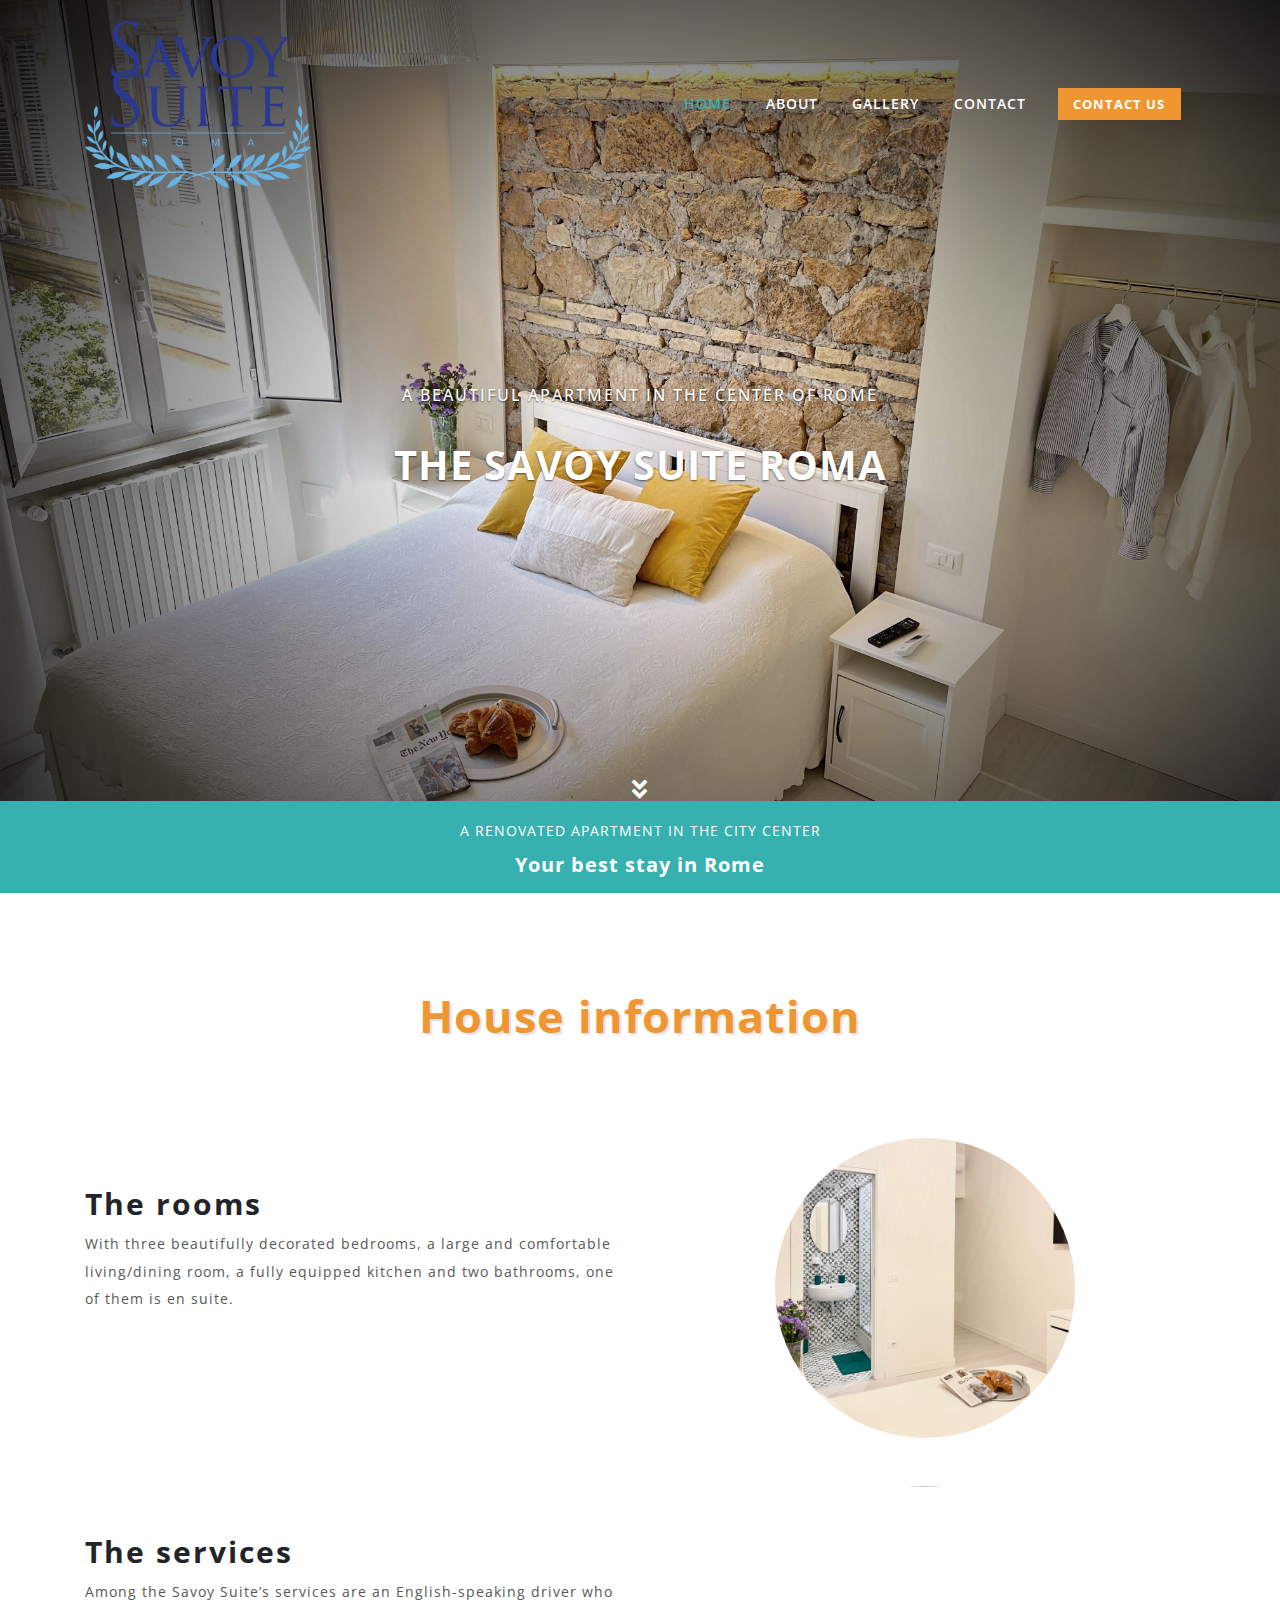
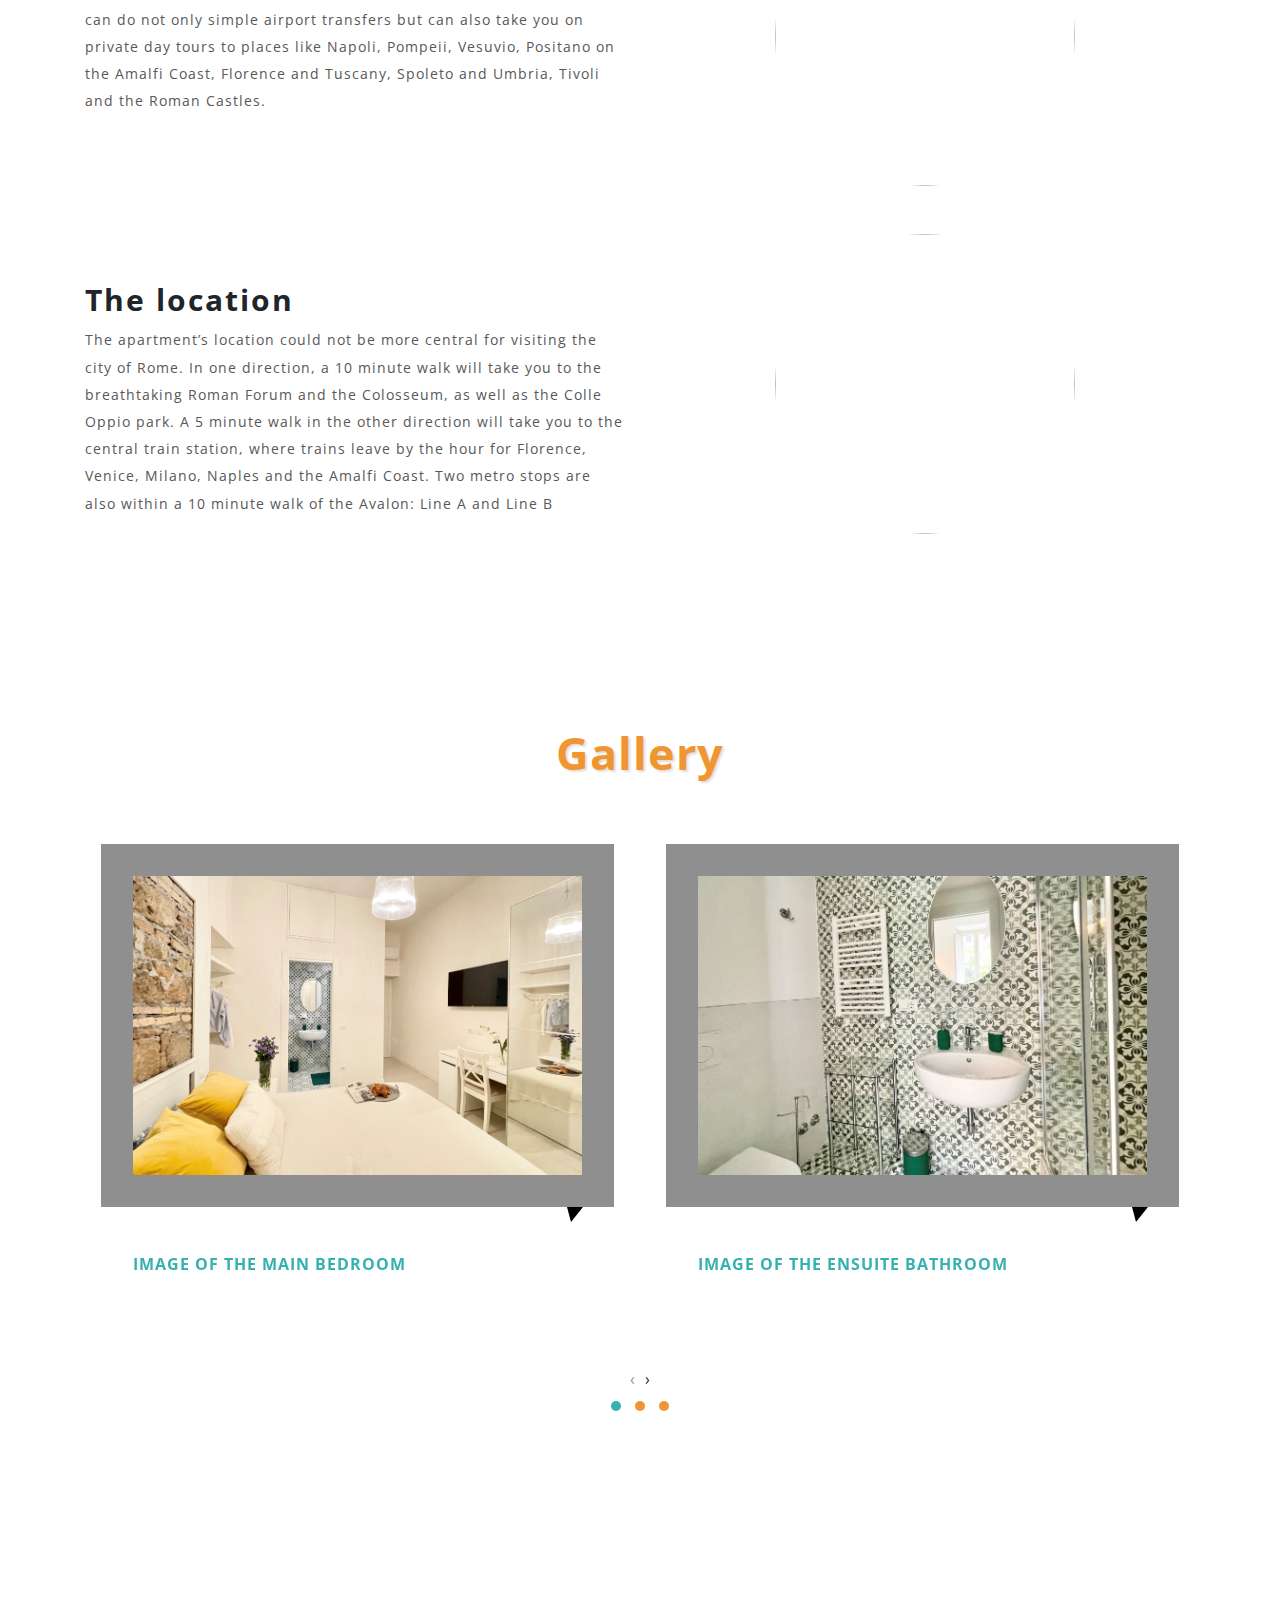
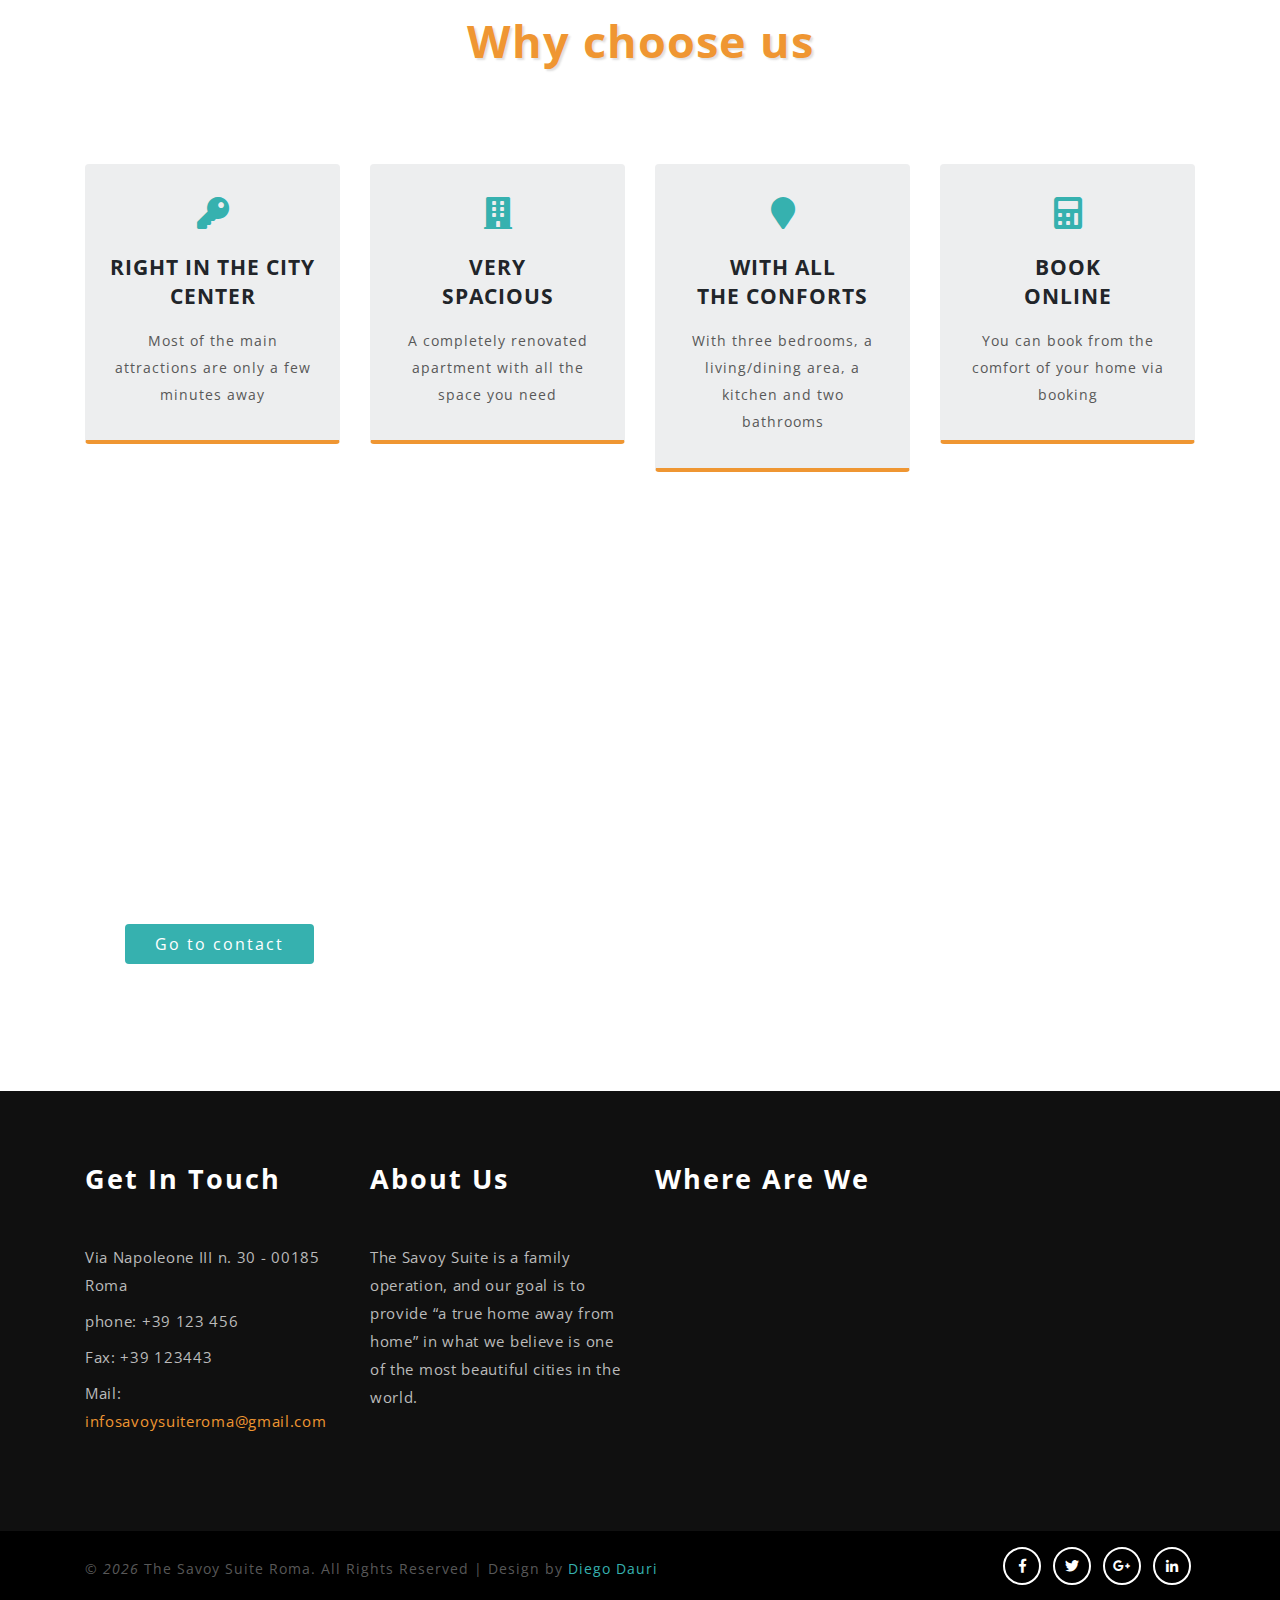
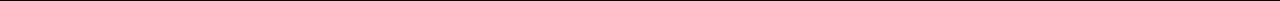
==== commit d787d91c: "Update contact information" ====
--- a/index.html
+++ b/index.html
@@ -39,8 +39,8 @@
         <div class="header-top">
             <div class="container">
                 <header class="mainheader py-3">
-                    <nav class="navbar navbar-expand-lg navbar-light bg-light RWDpagescrollfix">
-                        <h1><a class="navbar-brand" href="index.html"><img src="images/logo.png" width="75%"
+                    <nav class="navbar navbar-expand-lg navbar-light flex-nowrap bg-light RWDpagescrollfix">
+                        <h1><a class="navbar-brand" href="index.html"><img src="images/logo.png" class="logo"
                                     alt="The room's logo"></a></h1>
                         <button class="navbar-toggler" type="button" data-toggle="collapse" data-target=".navbar-toggle"
                             aria-controls="navbarNavAltMarkup" aria-expanded="false" aria-label="Toggle navigation">
@@ -53,7 +53,7 @@
                                     <a class="nav-link text-uppercase" href="index.html">Home</a></li>
                                 <li><a class="nav-link text-uppercase" href="about.html">About</a></li>
                                 <li class="nav-item">
-                                        <a class="nav-link text-uppercase" href="gallery.html" title="">Gallery</a>
+                                    <a class="nav-link text-uppercase" href="gallery.html" title="">Gallery</a>
                                 </li>
                                 <li> <a class="nav-link text-uppercase" href="contact.html">Contact</a></li>
                             </ul>
@@ -61,7 +61,7 @@
                                 <ul>
 
                                     <li class="number-phone"><a class="nav-link request text-uppercase font-weight-bold"
-                                            href="#">Book now</a></li>
+                                            href="#">CONTACT US</a></li>
                                 </ul>
                             </div>
                         </div>
@@ -318,12 +318,12 @@
                 <div class="row mb-md-4 mb-md-3">
                     <div class="col-lg-3 col-md-6 social-info text-left">
                         <h3 class="tittle1 foot mb-md-5 mb-4 text-white">Get in touch</h3>
-                        <p>123 manzoni street </p>
-                        <p class="my-2"> Rome, Italy</p>
+                        <p>Via Napoleone III n. 30 - 00185 Roma  </p>
+                        <p class="my-2"> </p>
                         <p class="phone">phone: +39 123 456</p>
                         <p class="phone my-2">Fax: +39 123443</p>
                         <p class="phone">Mail:
-                            <a href="mailto:info@example.com">info@example.com</a>
+                            <a href="mailto:infosavoysuiteroma@gmail.com">infosavoysuiteroma@gmail.com</a>
                         </p>
 
                     </div>
--- a/css/style.css
+++ b/css/style.css
@@ -108,6 +108,11 @@
     font-family: 'Open Sans', sans-serif;
 }
 
+.logo {
+    max-width: 40%;
+    height: auto;
+}
+
 .logo i {
     color: #03cce6;
     text-shadow: none;
@@ -160,6 +165,7 @@
 }
 
 a.nav-link.request {
+    white-space: nowrap;
     padding: 0.5em 1.2em;
     color: #ffffff;
     background: transparent;
@@ -577,7 +583,7 @@
 }
 /*-- choose --*/
 .choose{
-	background: url(../images/bg1.jpg) no-repeat;
+	background: url(../images/bg1.png) no-repeat;
     background-size: cover;
     -webkit-background-size: cover;
     -moz-background-size: cover;
@@ -618,7 +624,7 @@
 }
 /*-- //choose --*/
 .clients{
-	background: url(../images/bg2.jpg) no-repeat;
+	background: url(../images/bg2.png) no-repeat;
     background-size: cover;
     -webkit-background-size: cover;
     -moz-background-size: cover;
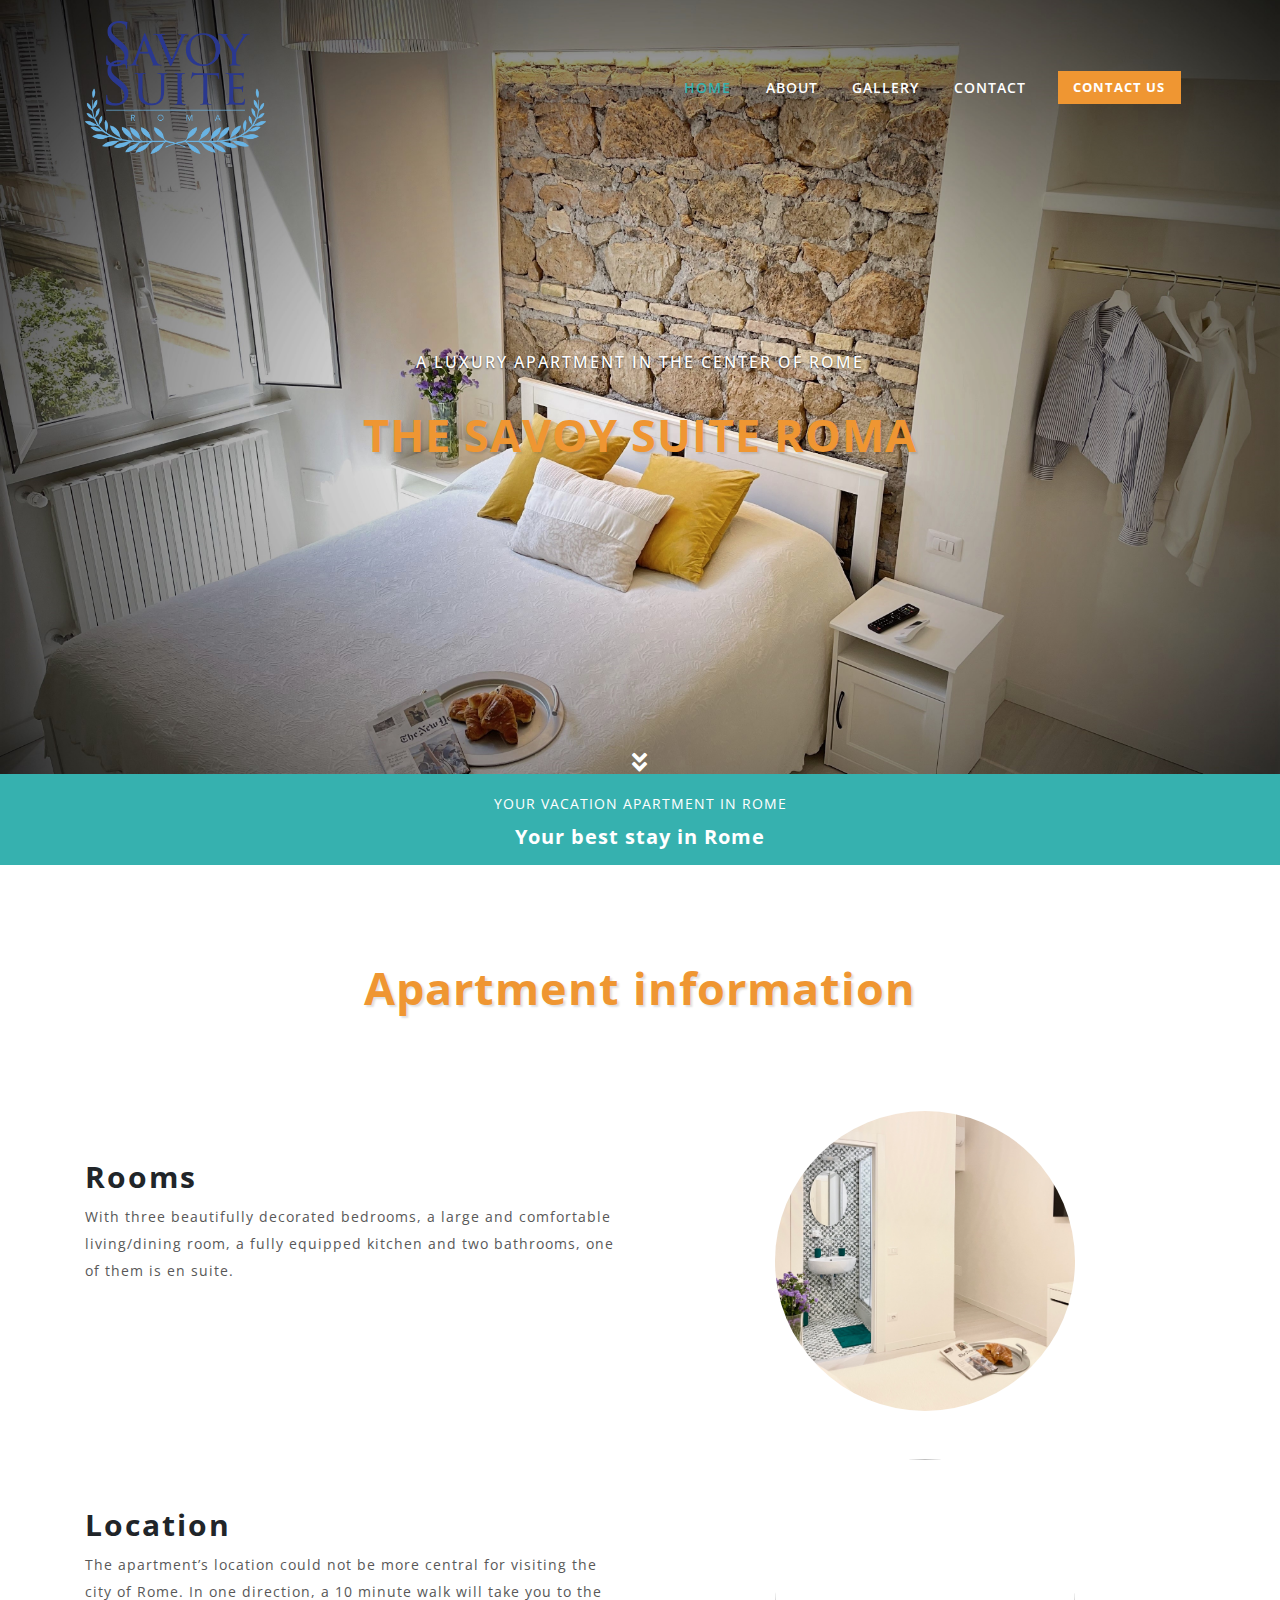
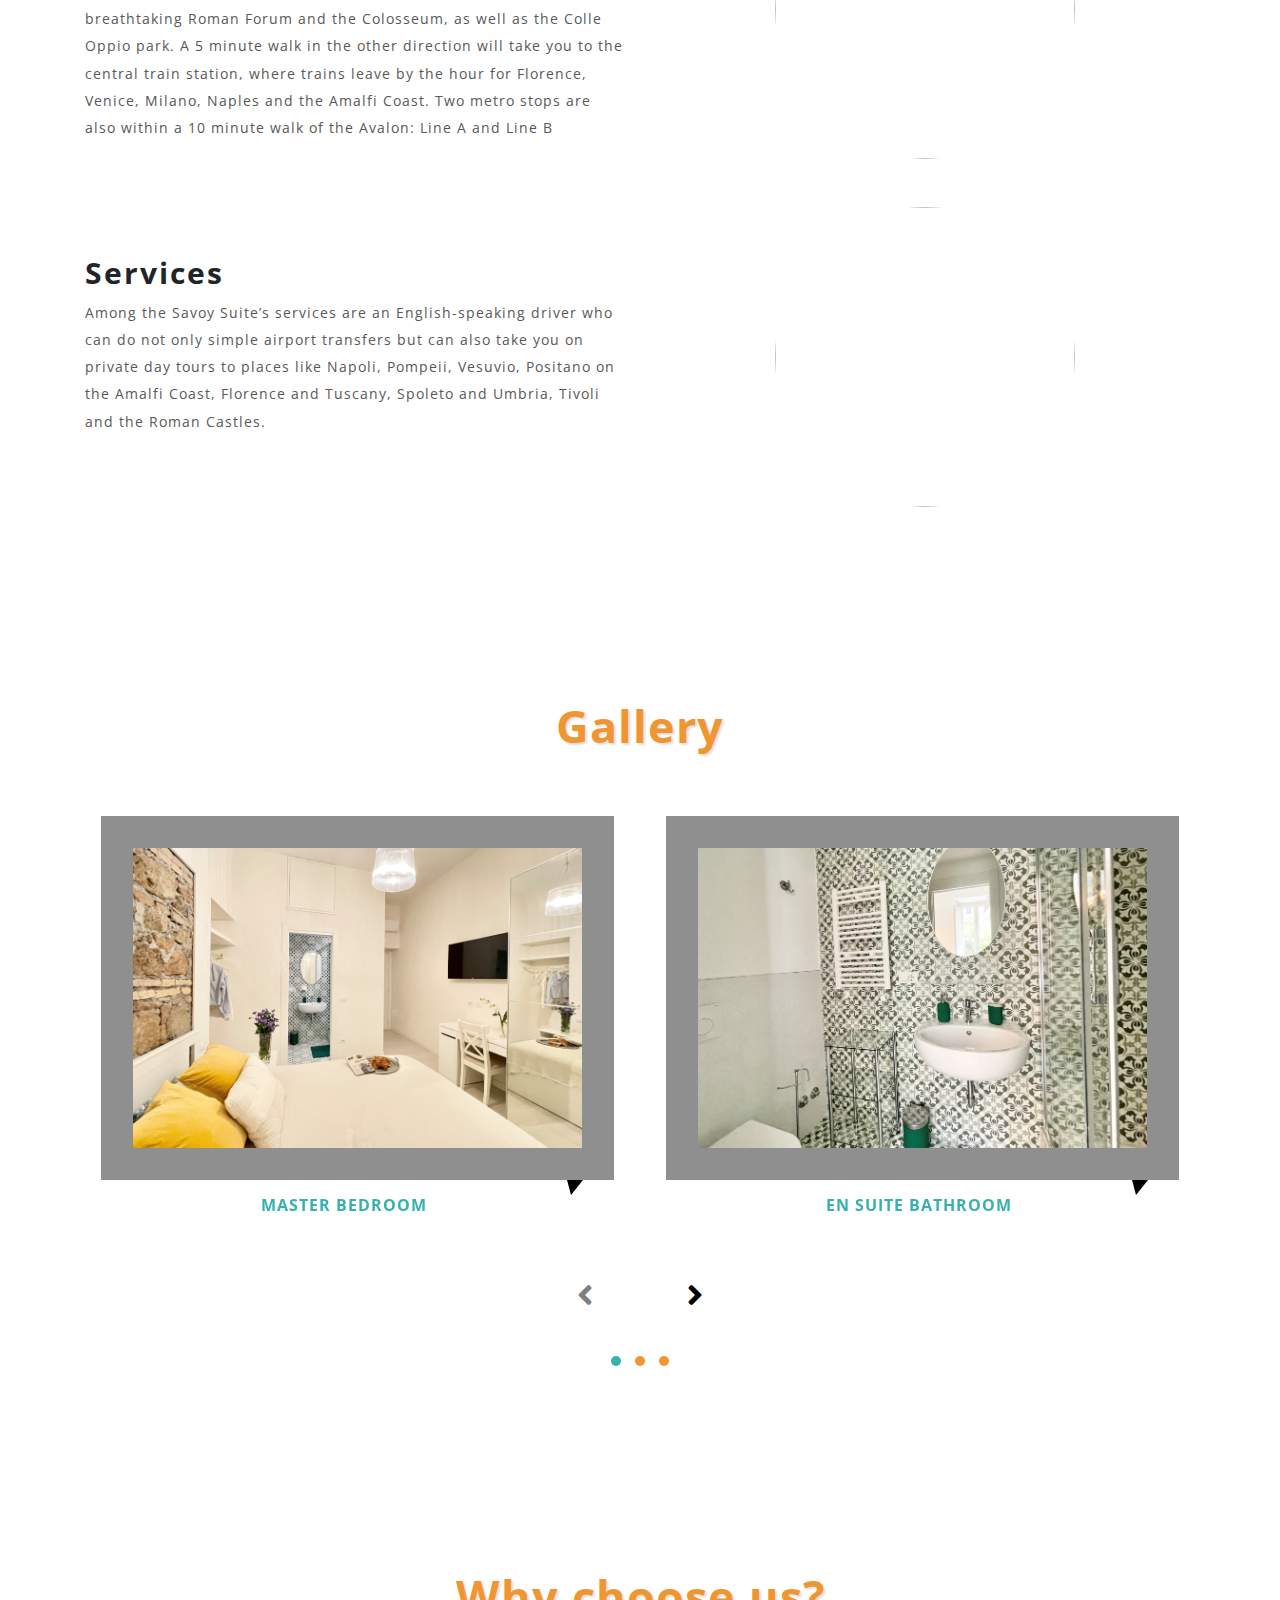
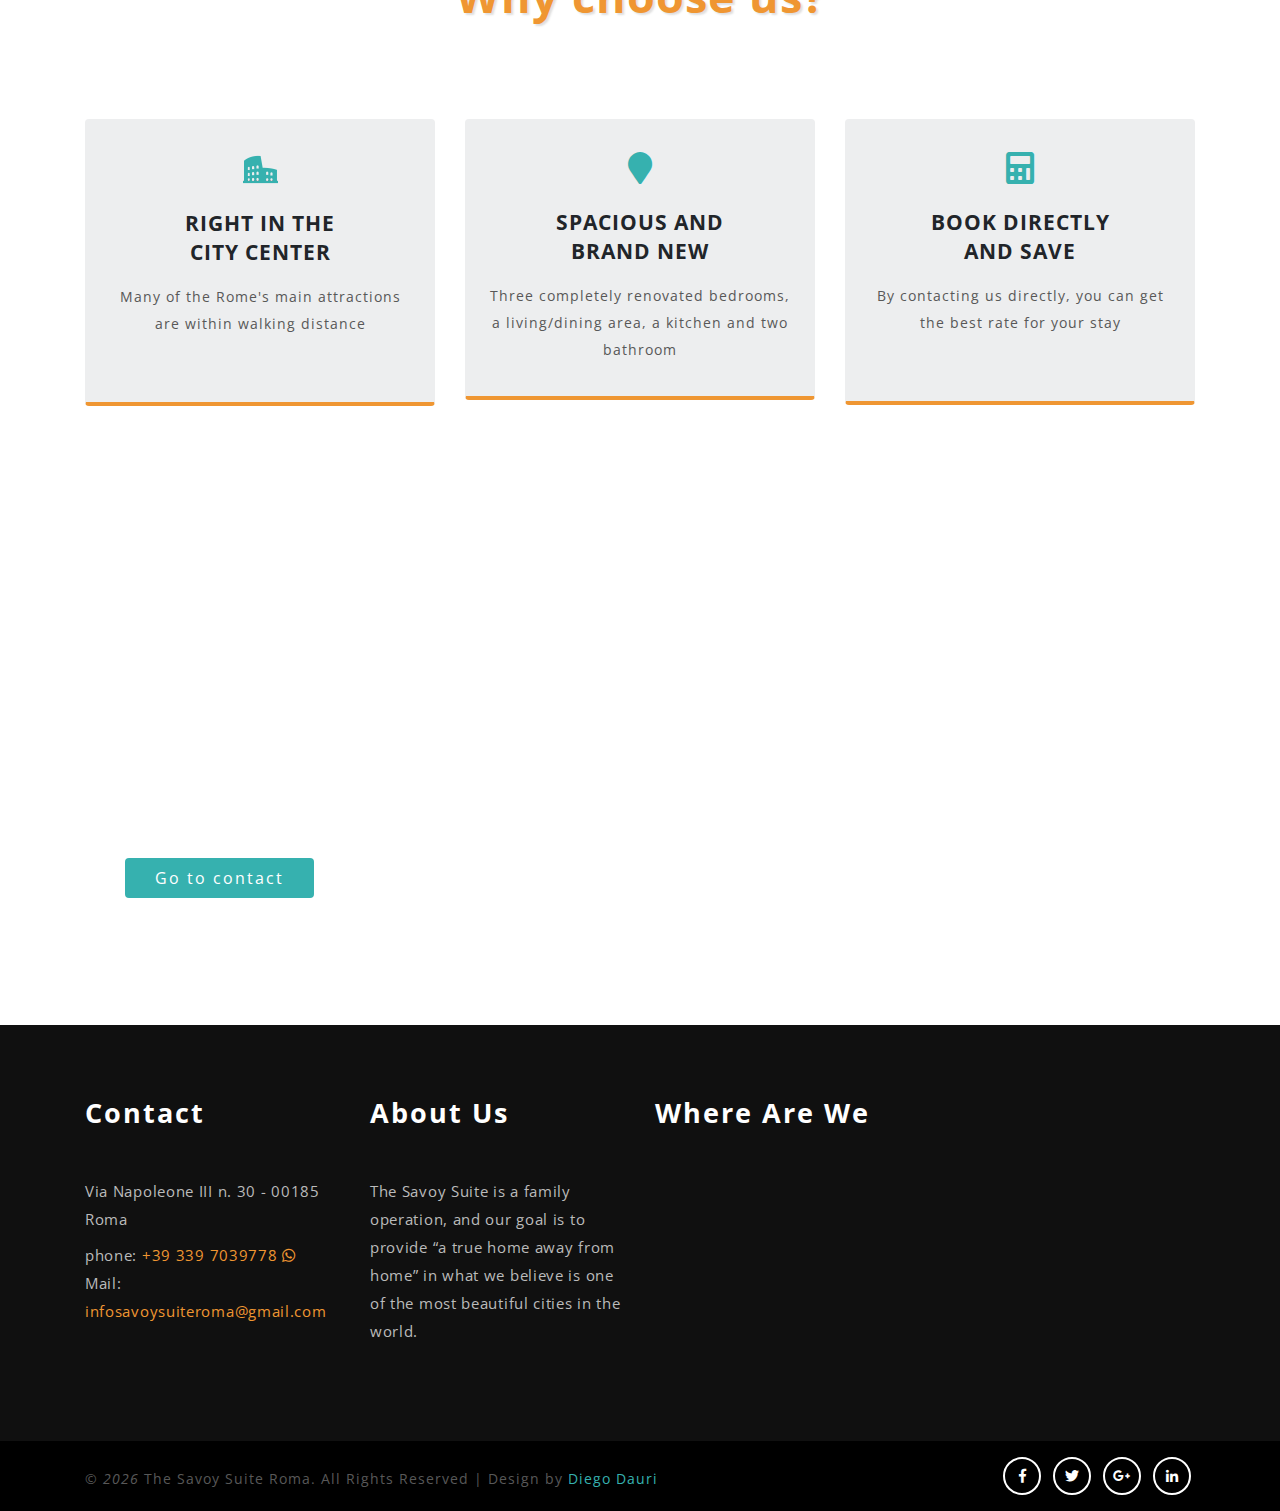
==== commit 0f03ae11: "Changed according to requests" ====
--- a/index.html
+++ b/index.html
@@ -72,8 +72,8 @@
 
             <!-- /banner-info-->
             <div class="banner-content text-center text-white">
-                <h4 class="text-uppercase">a beautiful apartment in the center of Rome</h4>
-                <h3>The Savoy Suite Roma</h3>
+                <h4 class="text-uppercase"> A LUXURY APARTMENT IN THE CENTER OF ROME</h4>
+                <h3 class="tittle">The Savoy Suite Roma</h3>
 
                 <div class="banner-high-lights text-center">
                     <div class="rotate">
@@ -82,7 +82,7 @@
                         </a>
                     </div>
                     <div class="ban-text text-center py-3">
-                        <p class="text-uppercase pb-2 text-white"> A renovated apartment in the city center
+                        <p class="text-uppercase pb-2 text-white"> Your vacation apartment in Rome
                             </h4>
                             <h5 class="ban-text">
                                 Your best stay in Rome</h5>
@@ -98,11 +98,11 @@
     <section class="banner-bottom py-lg-5 py-md-5 py-3" id="services">
         <div class="container">
             <div class="inner-sec py-lg-5 py-3">
-                <h3 class="tittle text-center mb-md-5 mb-4">House information</h3>
+                <h3 class="tittle text-center mb-md-5 mb-4">Apartment information</h3>
                 <div class="row middle-grids pt-lg-5">
                     <div class="col-lg-6 advantage-grid-info pt-md-5">
                         <div class="advantage_left">
-                            <h3>The rooms</h3>
+                            <h3>Rooms</h3>
                             <p class="mt-2">With three beautifully decorated bedrooms, a large and comfortable
                                 living/dining room, a fully equipped kitchen and two bathrooms, one of them is en suite.
                             </p>
@@ -110,31 +110,14 @@
                     </div>
                     <div class="col-lg-6 advantage-grid-info1">
                         <div class="advantage_left1 text-center">
-                            <img src="images/Bedroom 1/g.jpeg" class="img-fluid" style="object-fit:cover" alt="">
+                            <a href="gallery.html"><img src="images/Bedroom 1/g.jpeg" class="img-fluid" style="object-fit:cover" alt=""></a>
                         </div>
                     </div>
                 </div>
                 <div class="row middle-grids pt-lg-5">
                     <div class="col-lg-6 advantage-grid-info pt-md-5">
                         <div class="advantage_left">
-                            <h3>The services</h3>
-                            <p class="mt-2">Among the Savoy Suite’s services are an English-speaking driver who can do
-                                not only simple airport transfers but can also take you on private day tours to places
-                                like Napoli, Pompeii, Vesuvio, Positano on the Amalfi Coast, Florence and Tuscany,
-                                Spoleto and Umbria, Tivoli and the Roman Castles.</p>
-                        </div>
-                    </div>
-                    <div class="col-lg-6 advantage-grid-info1">
-                        <div class="advantage_left1 text-center">
-                            <img src="https://static.standard.co.uk/s3fs-public/thumbnails/image/2018/07/23/15/wheely2307.jpg?width=990&auto=webp&quality=75&crop=968%3A645%2Csmart"
-                                class="img-fluid" style="object-fit:cover" alt="">
-                        </div>
-                    </div>
-                </div>
-                <div class="row middle-grids pt-lg-5">
-                    <div class="col-lg-6 advantage-grid-info pt-md-5">
-                        <div class="advantage_left">
-                            <h3>The location</h3>
+                            <h3>Location</h3>
                             <p class="mt-2">The apartment’s location could not be more central for visiting the city of
                                 Rome. In one direction, a 10 minute walk will take you to the breathtaking Roman Forum
                                 and the Colosseum, as well as the Colle Oppio park. A 5 minute walk in the other
@@ -146,6 +129,23 @@
                     <div class="col-lg-6 advantage-grid-info1">
                         <div class="advantage_left1 text-center">
                             <img src="https://media.cntraveler.com/photos/5a95c4a43e9f9737bfc6d225/16:9/w_2560,c_limit/Roman-Forum_2018_GettyImages-492161541.jpg"
+                                class="img-fluid" style="object-fit:cover" alt="">
+                        </div>
+                    </div>
+                </div>
+                <div class="row middle-grids pt-lg-5">
+                    <div class="col-lg-6 advantage-grid-info pt-md-5">
+                        <div class="advantage_left">
+                            <h3>Services</h3>
+                            <p class="mt-2">Among the Savoy Suite’s services are an English-speaking driver who can do
+                                not only simple airport transfers but can also take you on private day tours to places
+                                like Napoli, Pompeii, Vesuvio, Positano on the Amalfi Coast, Florence and Tuscany,
+                                Spoleto and Umbria, Tivoli and the Roman Castles.</p>
+                        </div>
+                    </div>
+                    <div class="col-lg-6 advantage-grid-info1">
+                        <div class="advantage_left1 text-center">
+                            <img src="https://static.standard.co.uk/s3fs-public/thumbnails/image/2018/07/23/15/wheely2307.jpg?width=990&auto=webp&quality=75&crop=968%3A645%2Csmart"
                                 class="img-fluid" style="object-fit:cover" alt="">
                         </div>
                     </div>
@@ -168,8 +168,7 @@
                             <div class="feedback-grids">
 
                                 <div class="feedback-img-info">
-                                    <h5>Image of the main bedroom</h5>
-                                    <p>This is the main bedroom with a double bed </p>
+                                    <h5>Master Bedroom</h5>
                                 </div>
                                 <div class="clearfix"> </div>
                             </div>
@@ -183,8 +182,7 @@
                             <div class="feedback-grids">
 
                                 <div class="feedback-img-info">
-                                    <h5>Image of the ensuite bathroom</h5>
-                                    <p>This is the bathroom that is located directly ensuite </p>
+                                    <h5>En Suite Bathroom</h5>
                                 </div>
                                 <div class="clearfix"> </div>
                             </div>
@@ -198,8 +196,7 @@
                             <div class="feedback-grids">
 
                                 <div class="feedback-img-info">
-                                    <h5>Image of the living room</h5>
-                                    <p>This is the living/dining room with plenty of space to relax </p>
+                                    <h5>Living room</h5>
                                 </div>
                                 <div class="clearfix"> </div>
                             </div>
@@ -213,8 +210,7 @@
                             <div class="feedback-grids">
 
                                 <div class="feedback-img-info">
-                                    <h5>The double beedroom</h5>
-                                    <p>This is the second bedroom that can accommodate up to two people </p>
+                                    <h5>Double beedroom</h5>
                                 </div>
                                 <div class="clearfix"> </div>
                             </div>
@@ -228,8 +224,7 @@
                             <div class="feedback-grids">
 
                                 <div class="feedback-img-info">
-                                    <h5>Image of the main bathroom</h5>
-                                    <p>This is the main bathroom, wich is not located ensuite </p>
+                                    <h5>Main bathroom</h5>
                                 </div>
                                 <div class="clearfix"> </div>
                             </div>
@@ -245,45 +240,34 @@
     <section class="banner-bottom py-lg-5 py-md-5 py-3" id="services">
         <div class="container">
             <div class="inner-sec py-lg-5 py-3">
-                <h3 class="tittle text-center mb-md-5 mb-4">Why choose us</h3>
-                <div class="row middle-grids pt-lg-5">
-                    <div class="col-lg-3 about-in middle-grid-info text-center">
+                <h3 class="tittle text-center mb-md-5 mb-4">Why choose us?</h3>
+                <div class="row middle-grids pt-lg-5" style="flex-wrap: nowrap;">
+                    <div class="col-lg-4 about-in middle-grid-info text-center">
                         <div class="card">
-                            <div class="card-body">
-                                <i class="fas fa-key mb-2"></i>
-                                <h5 class="card-title text-uppercase my-3">right in the city center</h5>
-                                <p class="card-text">Most of the main attractions are only a few minutes away
+                            <div class="card-body colosseum-div">
+                                <div class="colosseum-image"></div>
+                                <h5 class="card-title text-uppercase my-3">Right in the <br> City Center</h5>
+                                <p class="card-text">Many of the Rome's main attractions are within walking distance<br><i style="visibility: hidden;">_____________________</i>
                                 </p>
                             </div>
                         </div>
                     </div>
-                    <div class="col-lg-3 about-in middle-grid-info text-center">
-                        <div class="card">
-                            <div class="card-body">
-                                <i class="fas fa-building mb-2"></i>
-                                <h5 class="card-title text-uppercase my-3">Very<br>spacious</h5>
-                                <p class="card-text">A completely renovated apartment with all the space you need
-                                </p>
-                            </div>
-                        </div>
-                    </div>
-                    <div class="col-lg-3 about-in middle-grid-info text-center">
+                    <div class="col-lg-4 about-in middle-grid-info text-center">
                         <div class="card">
                             <div class="card-body">
                                 <i class="fas fa-map-marker mb-2"></i>
-                                <h5 class="card-title text-uppercase my-3">With all<br>the conforts</h5>
-                                <p class="card-text">With three bedrooms, a living/dining area, a kitchen and two
-                                    bathrooms
+                                <h5 class="card-title text-uppercase my-3">Spacious and <br> Brand New</h5>
+                                <p class="card-text">Three completely renovated bedrooms, a living/dining area, a kitchen and two bathroom
                                 </p>
                             </div>
                         </div>
                     </div>
-                    <div class="col-lg-3 about-in middle-grid-info text-center">
+                    <div class="col-lg-4 about-in middle-grid-info text-center">
                         <div class="card">
                             <div class="card-body">
                                 <i class="fas fa-calculator mb-2"></i>
-                                <h5 class="card-title text-uppercase my-3">Book<br>online</h5>
-                                <p class="card-text">You can book from the comfort of your home via booking
+                                <h5 class="card-title text-uppercase my-3">Book directly <br> and Save</h5>
+                                <p class="card-text">By contacting us directly, you can get the best rate for your stay<br><i style="visibility: hidden;">_____________________</i>
                                 </p>
                             </div>
                         </div>
@@ -300,9 +284,8 @@
                 <div class="col-lg-7 w3layouts_choose_left_grid1">
                     <div class="choose_top">
                         <h3 class="w3l_header text-white">Still Have Questions?</h3>
-                        <h3 class="mb-3 mt-3 text-white">Feel Free to Contact Us Directly</h3>
-                        <p class="text-white">If you have any question regarding the Savoy Suite please feel free to
-                            contact us directly, we will be more than happy to help you arrange you stay in rome.</p>
+                        <h3 class="mb-3 mt-3 text-white">Feel Free to Contact Us</h3>
+                        <p class="text-white">If you have any questions regarding the Savoy Suite, please feel free to contact us. We will be more than happy to help you arrange your stay.</p>
                         <a href="#" class="btn btn-primary mt-3" data-toggle="modal" data-target="#myModal">Go to
                             contact</a>
                     </div>
@@ -317,11 +300,10 @@
             <div class="inner-sec py-md-5 py-3">
                 <div class="row mb-md-4 mb-md-3">
                     <div class="col-lg-3 col-md-6 social-info text-left">
-                        <h3 class="tittle1 foot mb-md-5 mb-4 text-white">Get in touch</h3>
+                        <h3 class="tittle1 foot mb-md-5 mb-4 text-white">Contact</h3>
                         <p>Via Napoleone III n. 30 - 00185 Roma  </p>
                         <p class="my-2"> </p>
-                        <p class="phone">phone: +39 123 456</p>
-                        <p class="phone my-2">Fax: +39 123443</p>
+                        <p class="phone"></i>phone: <a href="https://wa.me/393397039778">+39 339 7039778  <i class="fab fa-whatsapp"></i></i></a></p>
                         <p class="phone">Mail:
                             <a href="mailto:infosavoysuiteroma@gmail.com">infosavoysuiteroma@gmail.com</a>
                         </p>
@@ -336,7 +318,7 @@
                     <div class="col-lg-6 col-md-12 n-right tex-left">
                         <h3 class="tittle1 foot mb-md-5 mb-4 text-white">Where are we</h3>
                         <iframe
-                            src="https://www.google.com/maps/embed?pb=!1m18!1m12!1m3!1d190028.2570937572!2d12.395912560060866!3d41.91024148788334!2m3!1f0!2f0!3f0!3m2!1i1024!2i768!4f13.1!3m3!1m2!1s0x132f6196f9928ebb%3A0xb90f770693656e38!2sRoma%20RM!5e0!3m2!1sit!2sit!4v1637957519476!5m2!1sit!2sit"
+                            src="https://www.google.com/maps/embed?pb=!1m18!1m12!1m3!1d2969.8053832211317!2d12.499633415667455!3d41.89704237220717!2m3!1f0!2f0!3f0!3m2!1i1024!2i768!4f13.1!3m3!1m2!1s0x132f61a35b5ef8f9%3A0x3b40a8083db4d3bd!2sVia%20Napoleone%20III%2C%2030%2C%2000185%20Roma%20RM!5e0!3m2!1sit!2sit!4v1643835918040!5m2!1sit!2sit"
                             width="75%" height="85%" style="border:0;" allowfullscreen="" loading="lazy"></iframe>
                     </div>
                 </div>
@@ -482,6 +464,8 @@
                 loop: true,
                 margin: 10,
                 responsiveClass: true,
+                nav: true,
+                navText : ['<i class="fa fa-angle-left" aria-hidden="true"></i>','<i class="fa fa-angle-right" aria-hidden="true"></i>'],
                 responsive: {
                     0: {
                         items: 1,
--- a/css/style.css
+++ b/css/style.css
@@ -109,7 +109,7 @@
 }
 
 .logo {
-    max-width: 40%;
+    max-width: 32%;
     height: auto;
 }
 
@@ -870,7 +870,6 @@
 }
 
 .feedback-img-info {
-    float: left;
     width: 65%;
     margin: 1em 0 0 2em;
 }
@@ -881,6 +880,7 @@
     letter-spacing: 1px;
     font-weight: 700;
     text-transform: uppercase;
+    white-space: nowrap;
 }
 
 .feedback-img-info p {
@@ -1669,4 +1669,32 @@
 }
 }
 
+.owl-prev {
+    width: 100px;
+    height: 100px;
+}
+
+.owl-next {
+    width: 100px;
+    height: 100px;
+}
+.owl-prev i, .owl-next i {font-size: 2em; color: #000;}
+
+.feedback-grids {
+    margin: auto;
+    width: 50%;
+}
+
+.colosseum-image {
+    height: 35px;
+    width: 35px;
+    background: url("../images/colosseum.png") no-repeat;
+    display: inline-block;
+    
+}
+
+.colosseum-div:hover .colosseum-image {
+    background: url("../images/colosseum-alt.png") no-repeat;
+    
+}
 /*--//responsive--*/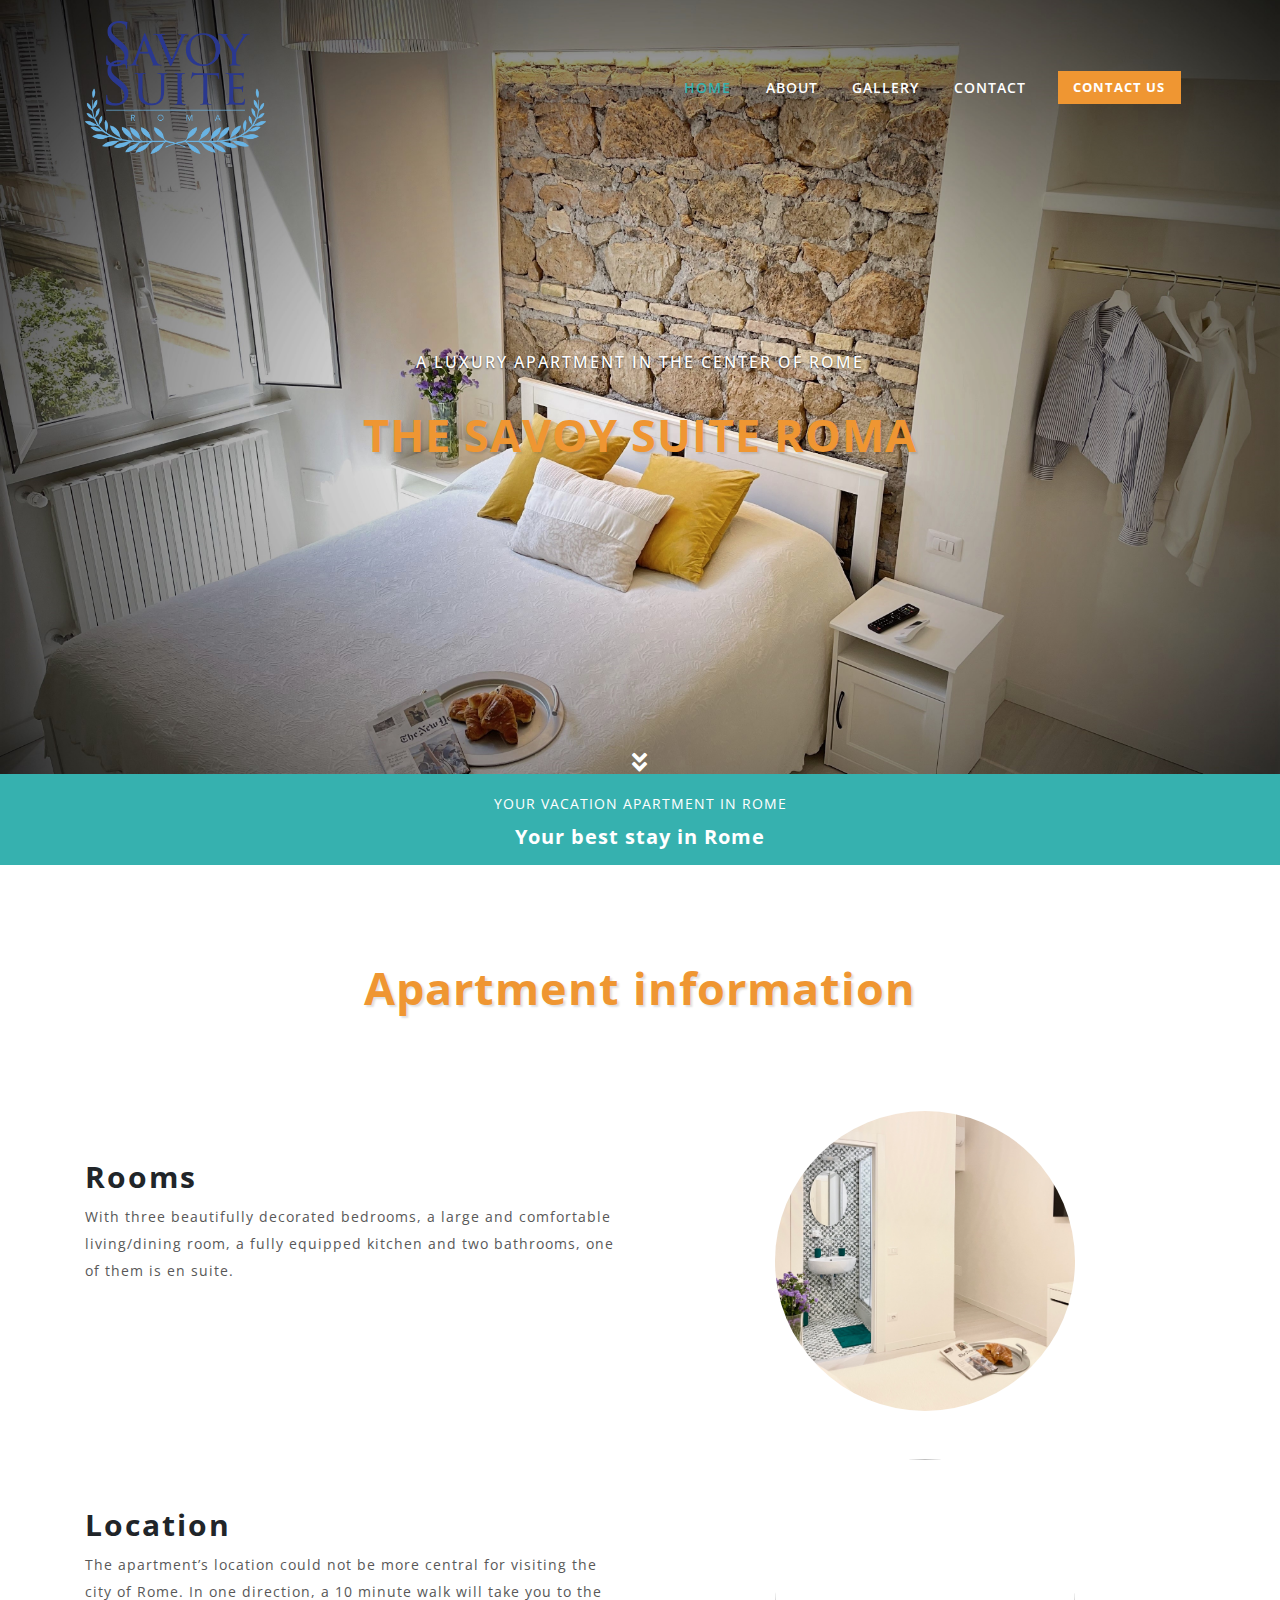
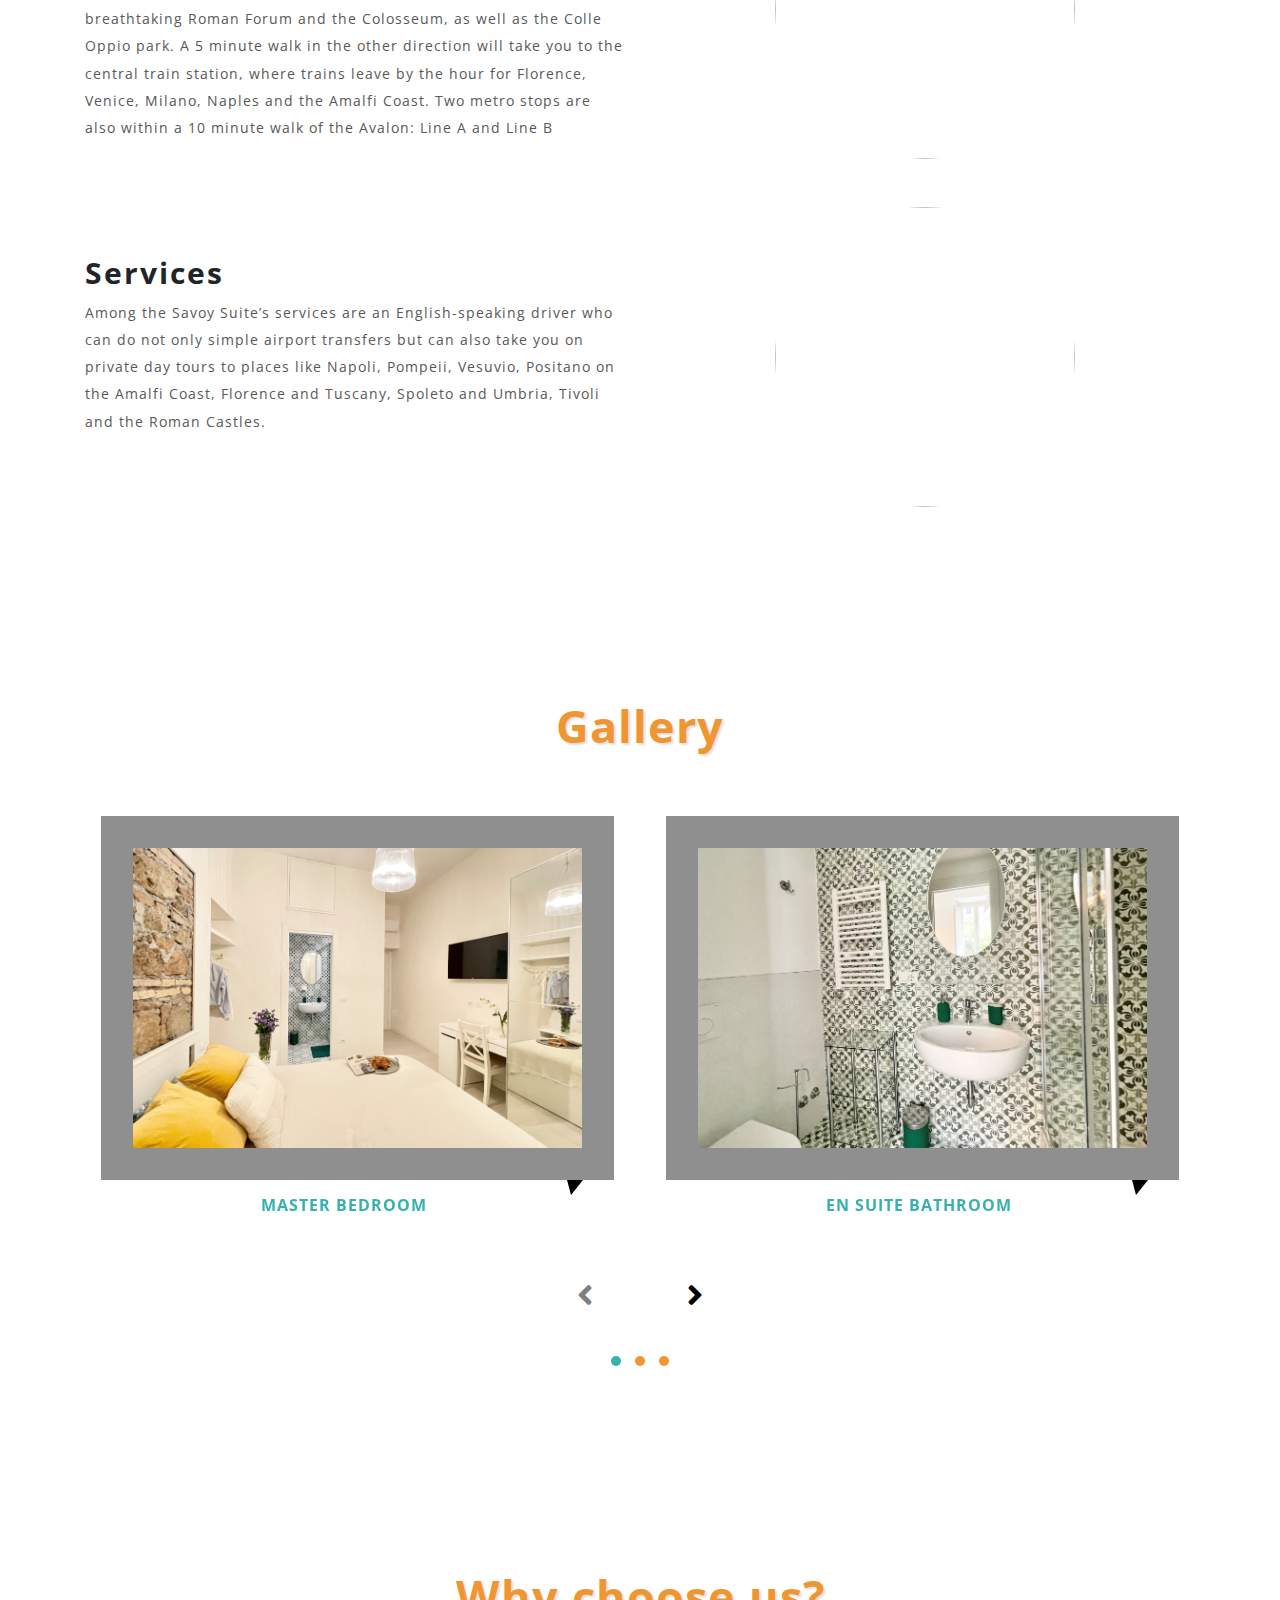
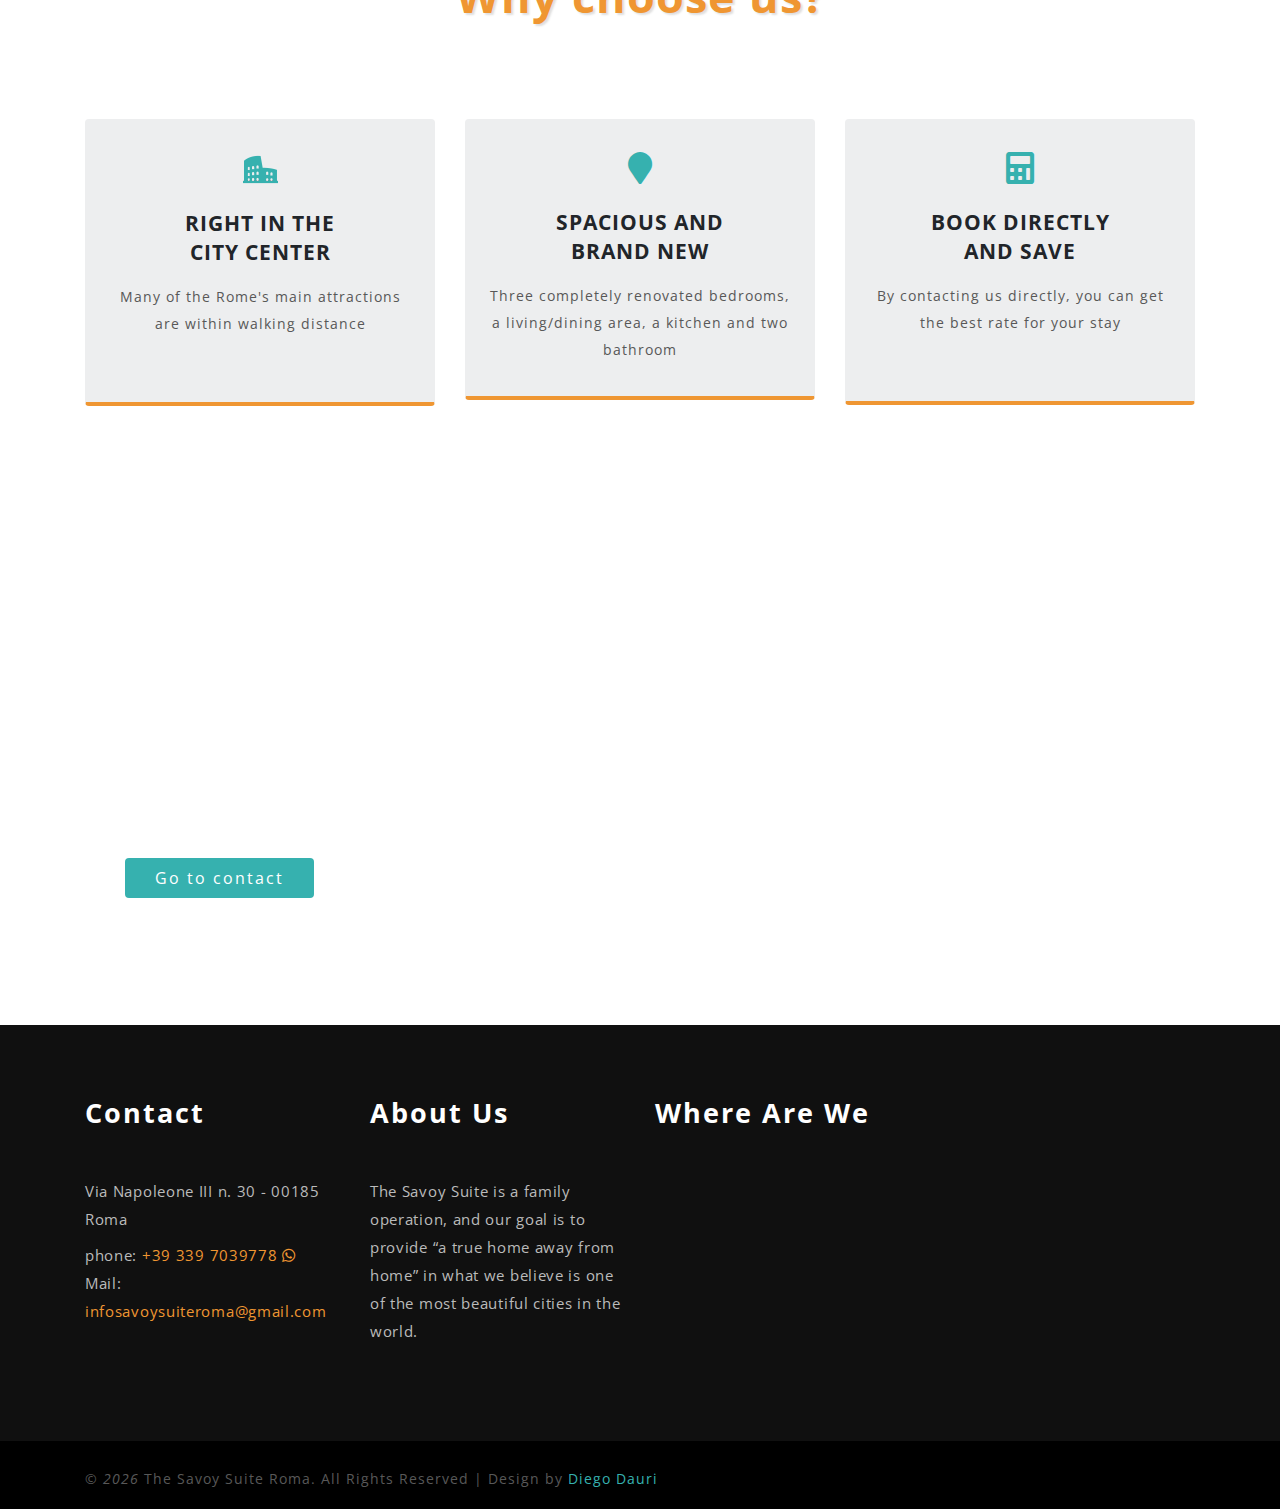
==== commit b747fed6: "Minor adjustments" ====
--- a/index.html
+++ b/index.html
@@ -128,8 +128,8 @@
                     </div>
                     <div class="col-lg-6 advantage-grid-info1">
                         <div class="advantage_left1 text-center">
-                            <img src="https://media.cntraveler.com/photos/5a95c4a43e9f9737bfc6d225/16:9/w_2560,c_limit/Roman-Forum_2018_GettyImages-492161541.jpg"
-                                class="img-fluid" style="object-fit:cover" alt="">
+                            <a href="gallery.html"><img src="https://media.cntraveler.com/photos/5a95c4a43e9f9737bfc6d225/16:9/w_2560,c_limit/Roman-Forum_2018_GettyImages-492161541.jpg"
+                                class="img-fluid" style="object-fit:cover" alt=""></a>
                         </div>
                     </div>
                 </div>
@@ -145,8 +145,8 @@
                     </div>
                     <div class="col-lg-6 advantage-grid-info1">
                         <div class="advantage_left1 text-center">
-                            <img src="https://static.standard.co.uk/s3fs-public/thumbnails/image/2018/07/23/15/wheely2307.jpg?width=990&auto=webp&quality=75&crop=968%3A645%2Csmart"
-                                class="img-fluid" style="object-fit:cover" alt="">
+                            <a href="about.html"><img src="https://static.standard.co.uk/s3fs-public/thumbnails/image/2018/07/23/15/wheely2307.jpg?width=990&auto=webp&quality=75&crop=968%3A645%2Csmart"
+                                class="img-fluid" style="object-fit:cover" alt=""></a>
                         </div>
                     </div>
                 </div>
@@ -210,7 +210,7 @@
                             <div class="feedback-grids">
 
                                 <div class="feedback-img-info">
-                                    <h5>Double beedroom</h5>
+                                    <h5>Second beedroom</h5>
                                 </div>
                                 <div class="clearfix"> </div>
                             </div>
@@ -225,6 +225,20 @@
 
                                 <div class="feedback-img-info">
                                     <h5>Main bathroom</h5>
+                                </div>
+                                <div class="clearfix"> </div>
+                            </div>
+                        </div>
+                    </div>
+                    <div class="item">
+                        <div class="feedback-info text-left">
+                            <div class="feedback-top">
+                                <img src="images/Bedroom 3/g10.jpeg" class="img-fluid" alt="">
+                            </div>
+                            <div class="feedback-grids">
+
+                                <div class="feedback-img-info">
+                                    <h5>Third beedroom</h5>
                                 </div>
                                 <div class="clearfix"> </div>
                             </div>
@@ -241,7 +255,7 @@
         <div class="container">
             <div class="inner-sec py-lg-5 py-3">
                 <h3 class="tittle text-center mb-md-5 mb-4">Why choose us?</h3>
-                <div class="row middle-grids pt-lg-5" style="flex-wrap: nowrap;">
+                <div class="row middle-grids pt-lg-5">
                     <div class="col-lg-4 about-in middle-grid-info text-center">
                         <div class="card">
                             <div class="card-body colosseum-div">
@@ -333,14 +347,6 @@
                         Rights Reserved | Design by
                         <a href="http://w3layouts.com/"> Diego Dauri </a>
                     </p>
-                </div>
-                <div class="col-md-4">
-                    <ul class="social-icons scial justify-content-end">
-                        <li class="mr-1"><a href="#"><span class="fab fa-facebook-f"></span></a></li>
-                        <li class="mx-1"><a href="#"><span class="fab fa-twitter"></span></a></li>
-                        <li class="mx-1"><a href="#"><span class="fab fa-google-plus-g"></span></a></li>
-                        <li class="mx-1"><a href="#"><span class="fab fa-linkedin-in"></span></a></li>
-                    </ul>
                 </div>
             </div>
         </div>
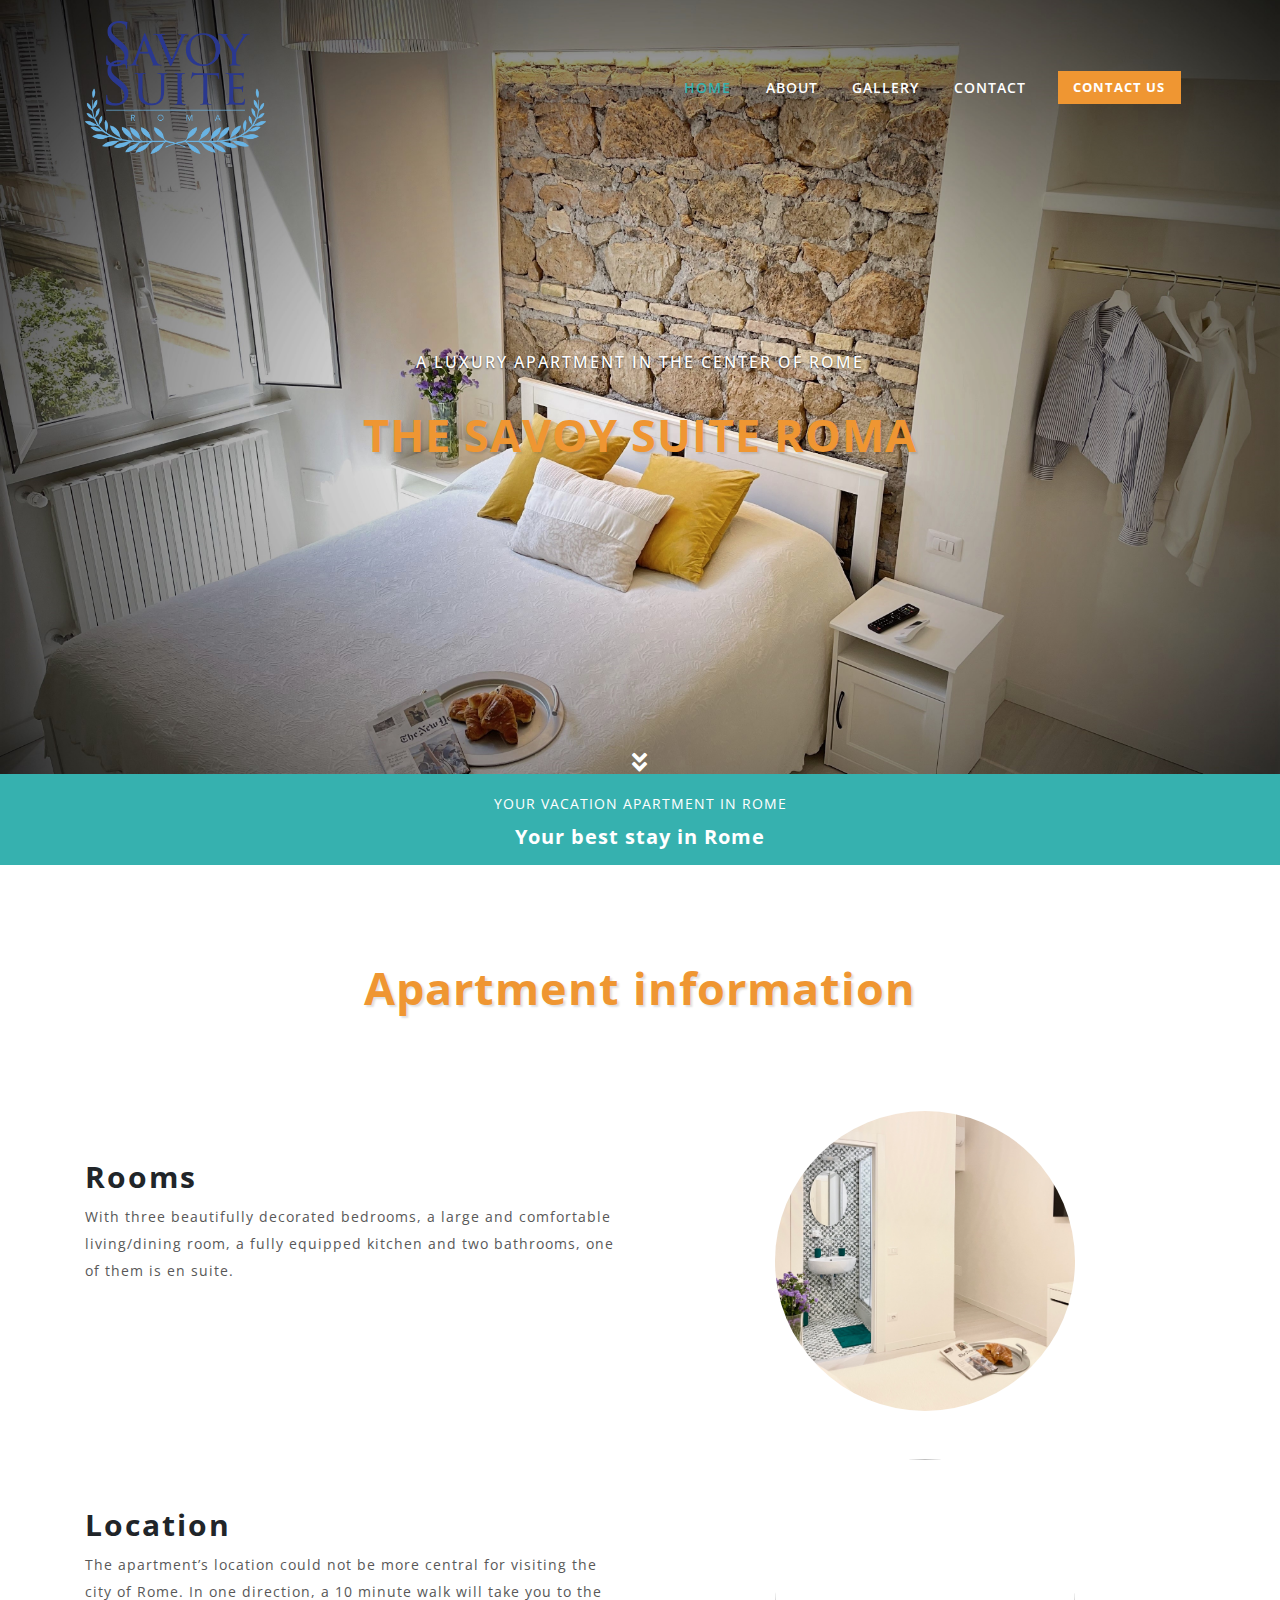
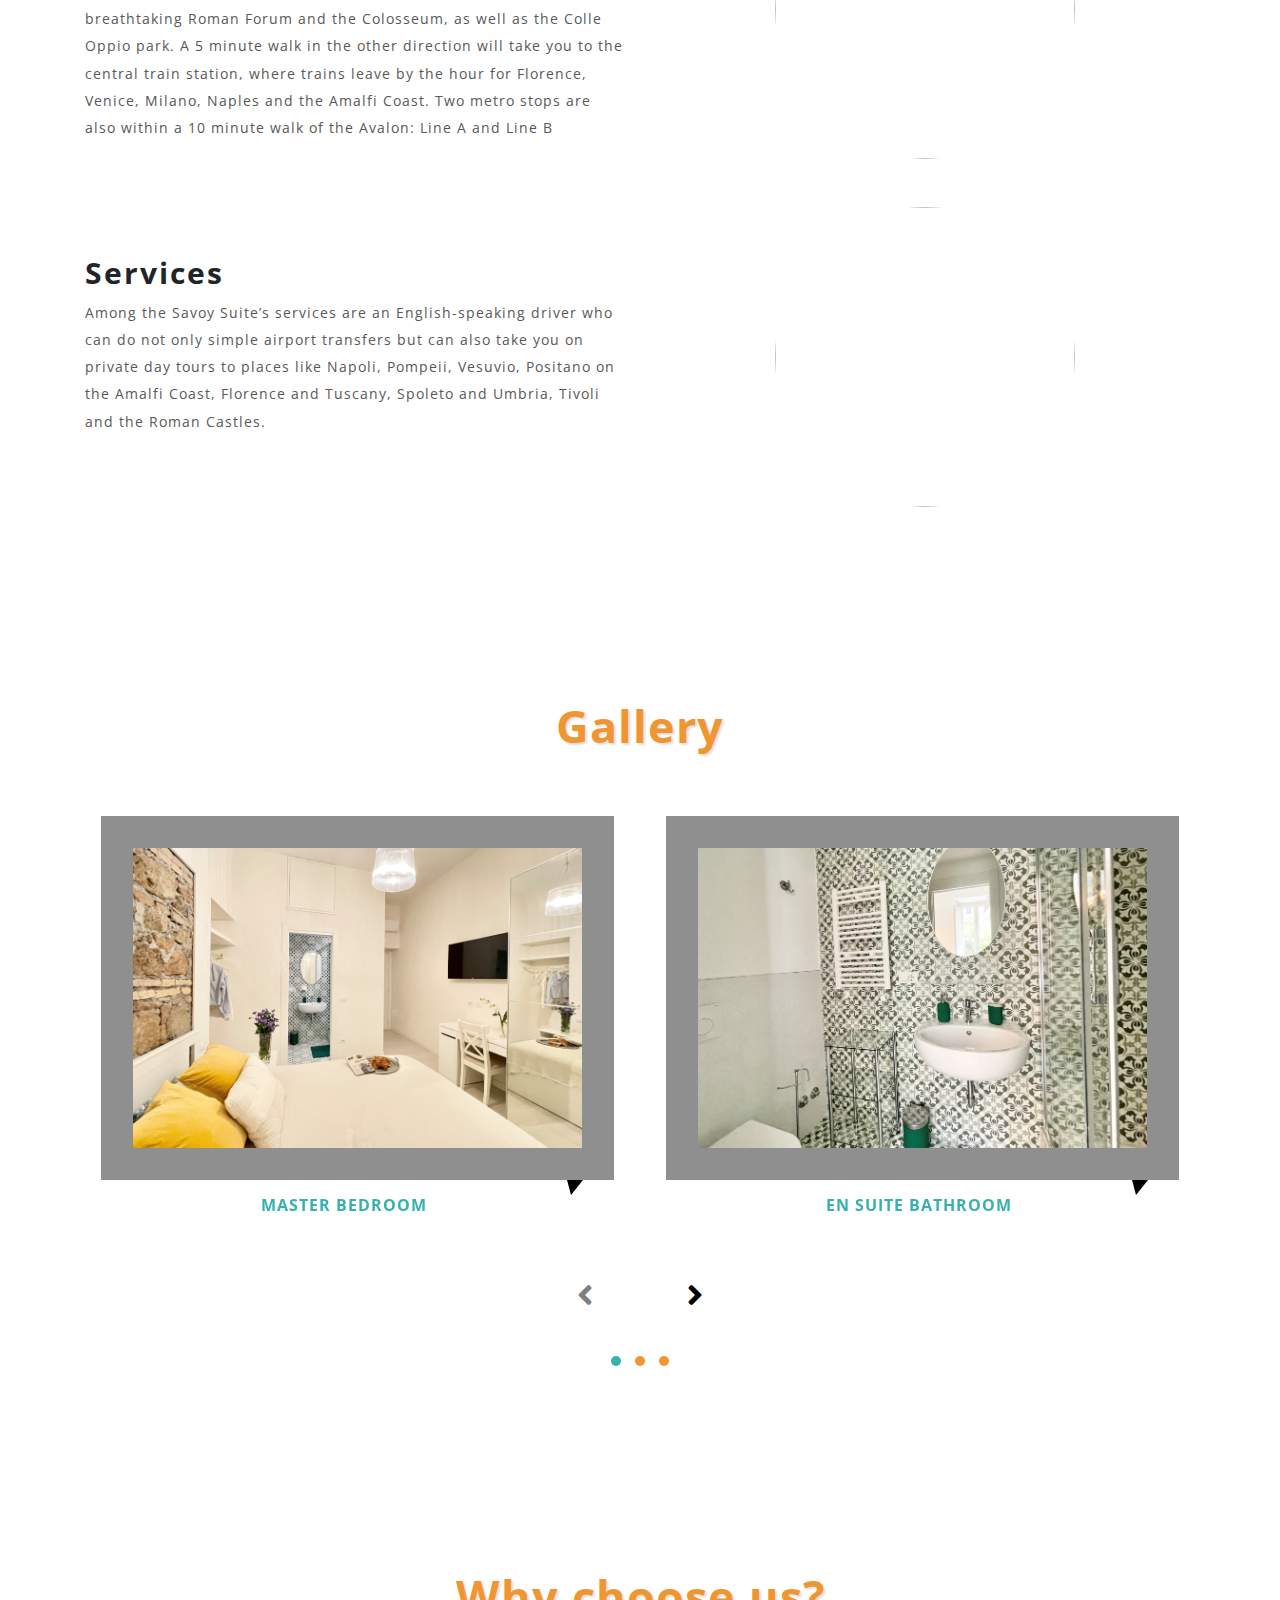
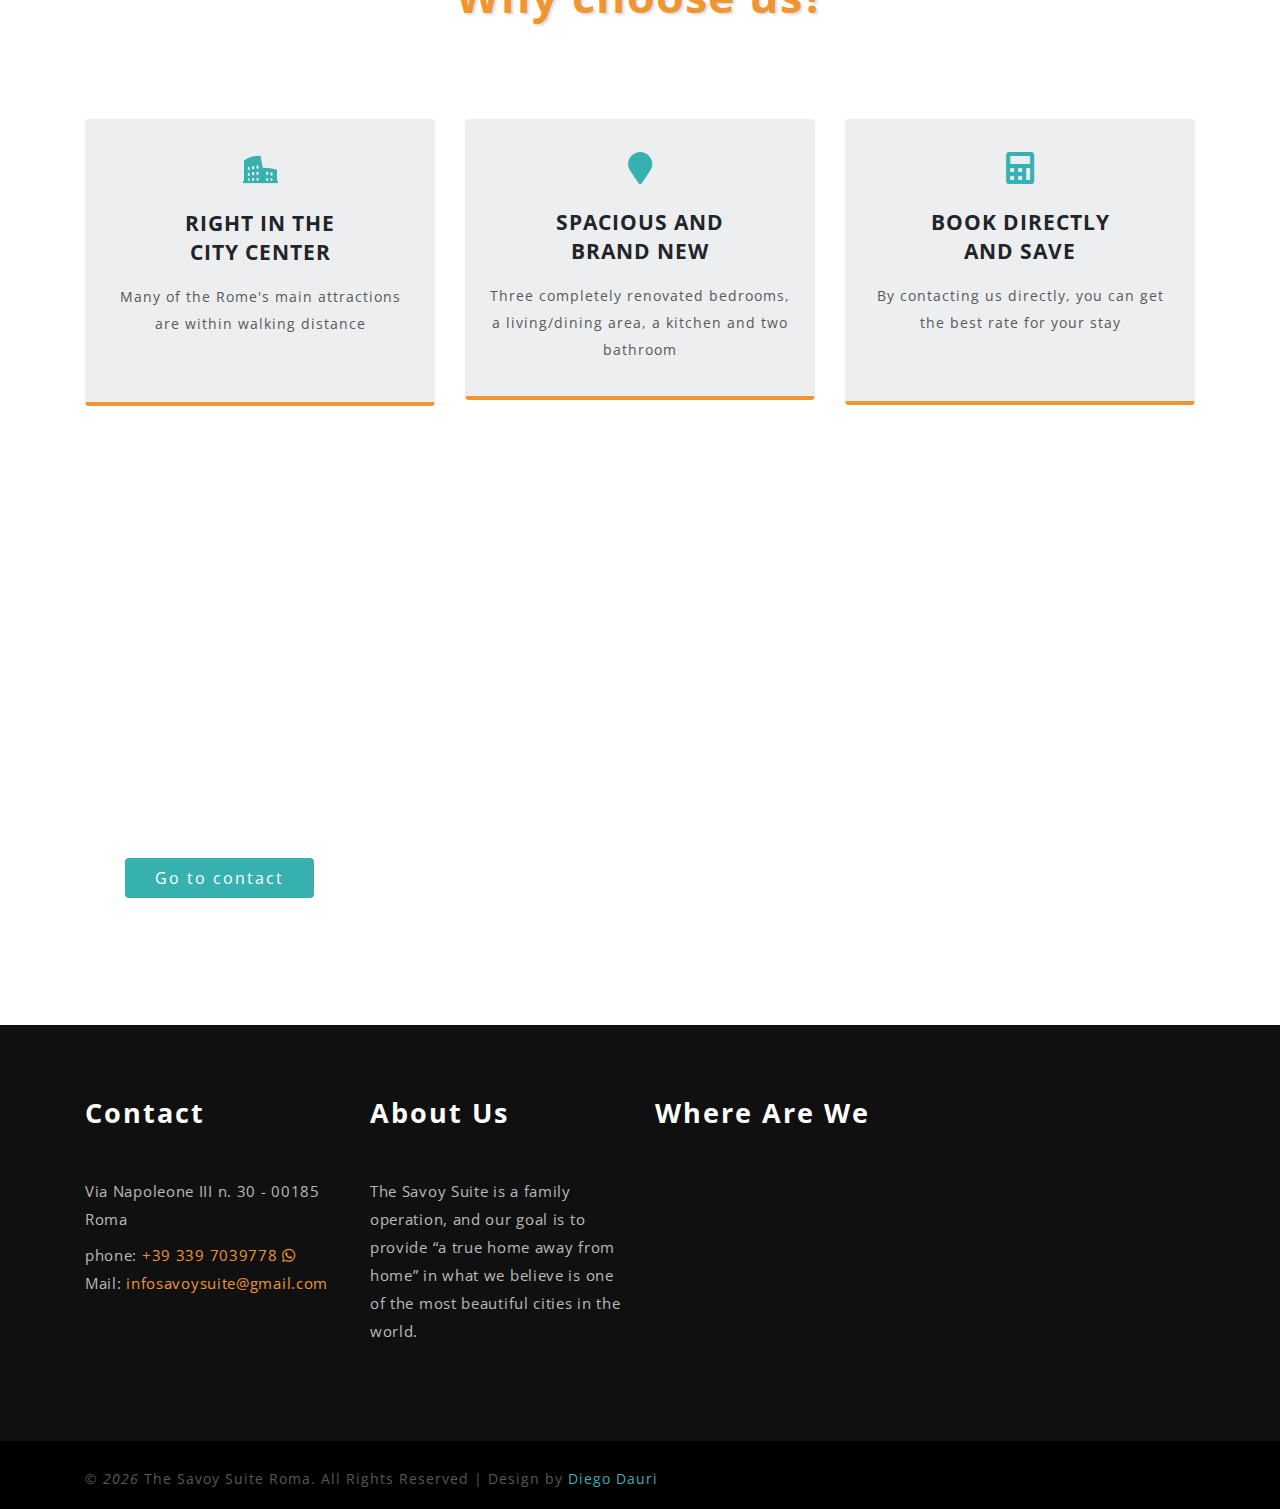
==== commit 4963ea3c: "Correct email" ====
--- a/index.html
+++ b/index.html
@@ -319,7 +319,7 @@
                         <p class="my-2"> </p>
                         <p class="phone"></i>phone: <a href="https://wa.me/393397039778">+39 339 7039778  <i class="fab fa-whatsapp"></i></i></a></p>
                         <p class="phone">Mail:
-                            <a href="mailto:infosavoysuiteroma@gmail.com">infosavoysuiteroma@gmail.com</a>
+                            <a href="mailto:infosavoysuite@gmail.com">infosavoysuite@gmail.com</a>
                         </p>
 
                     </div>
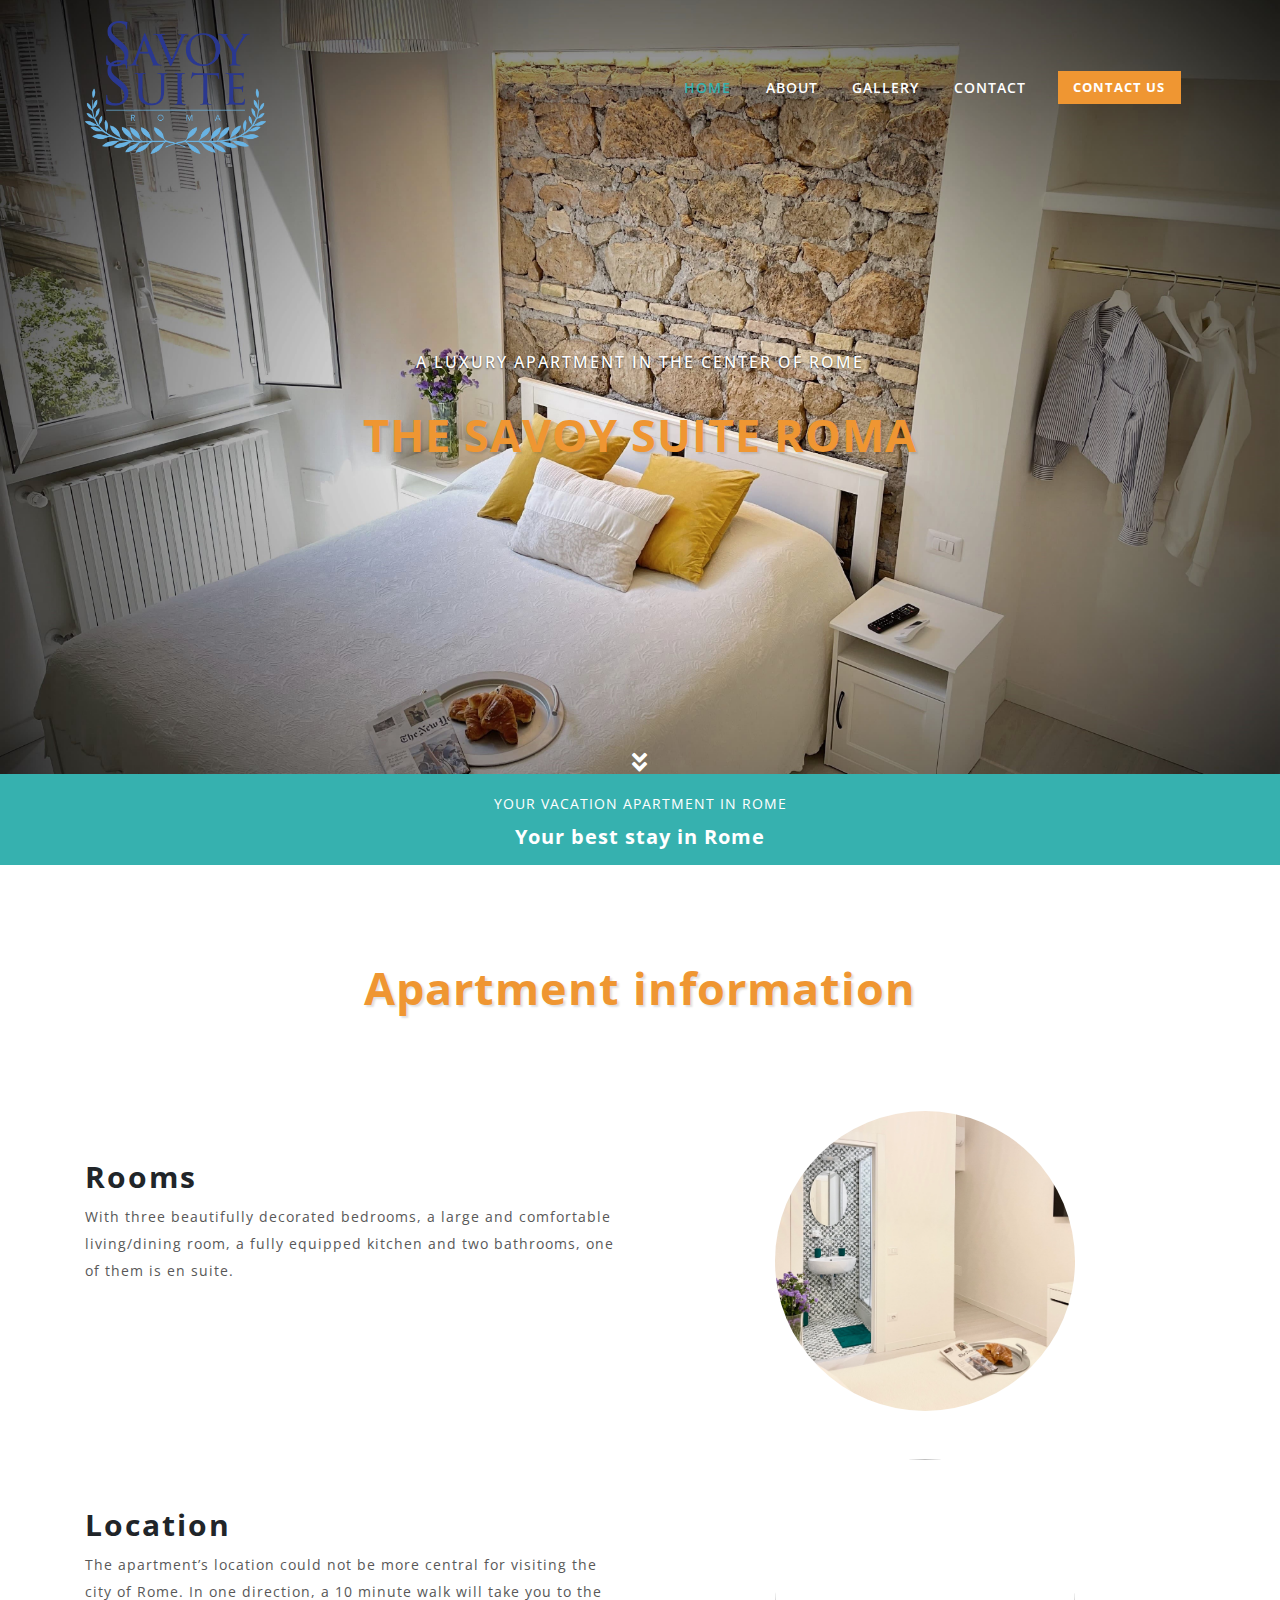
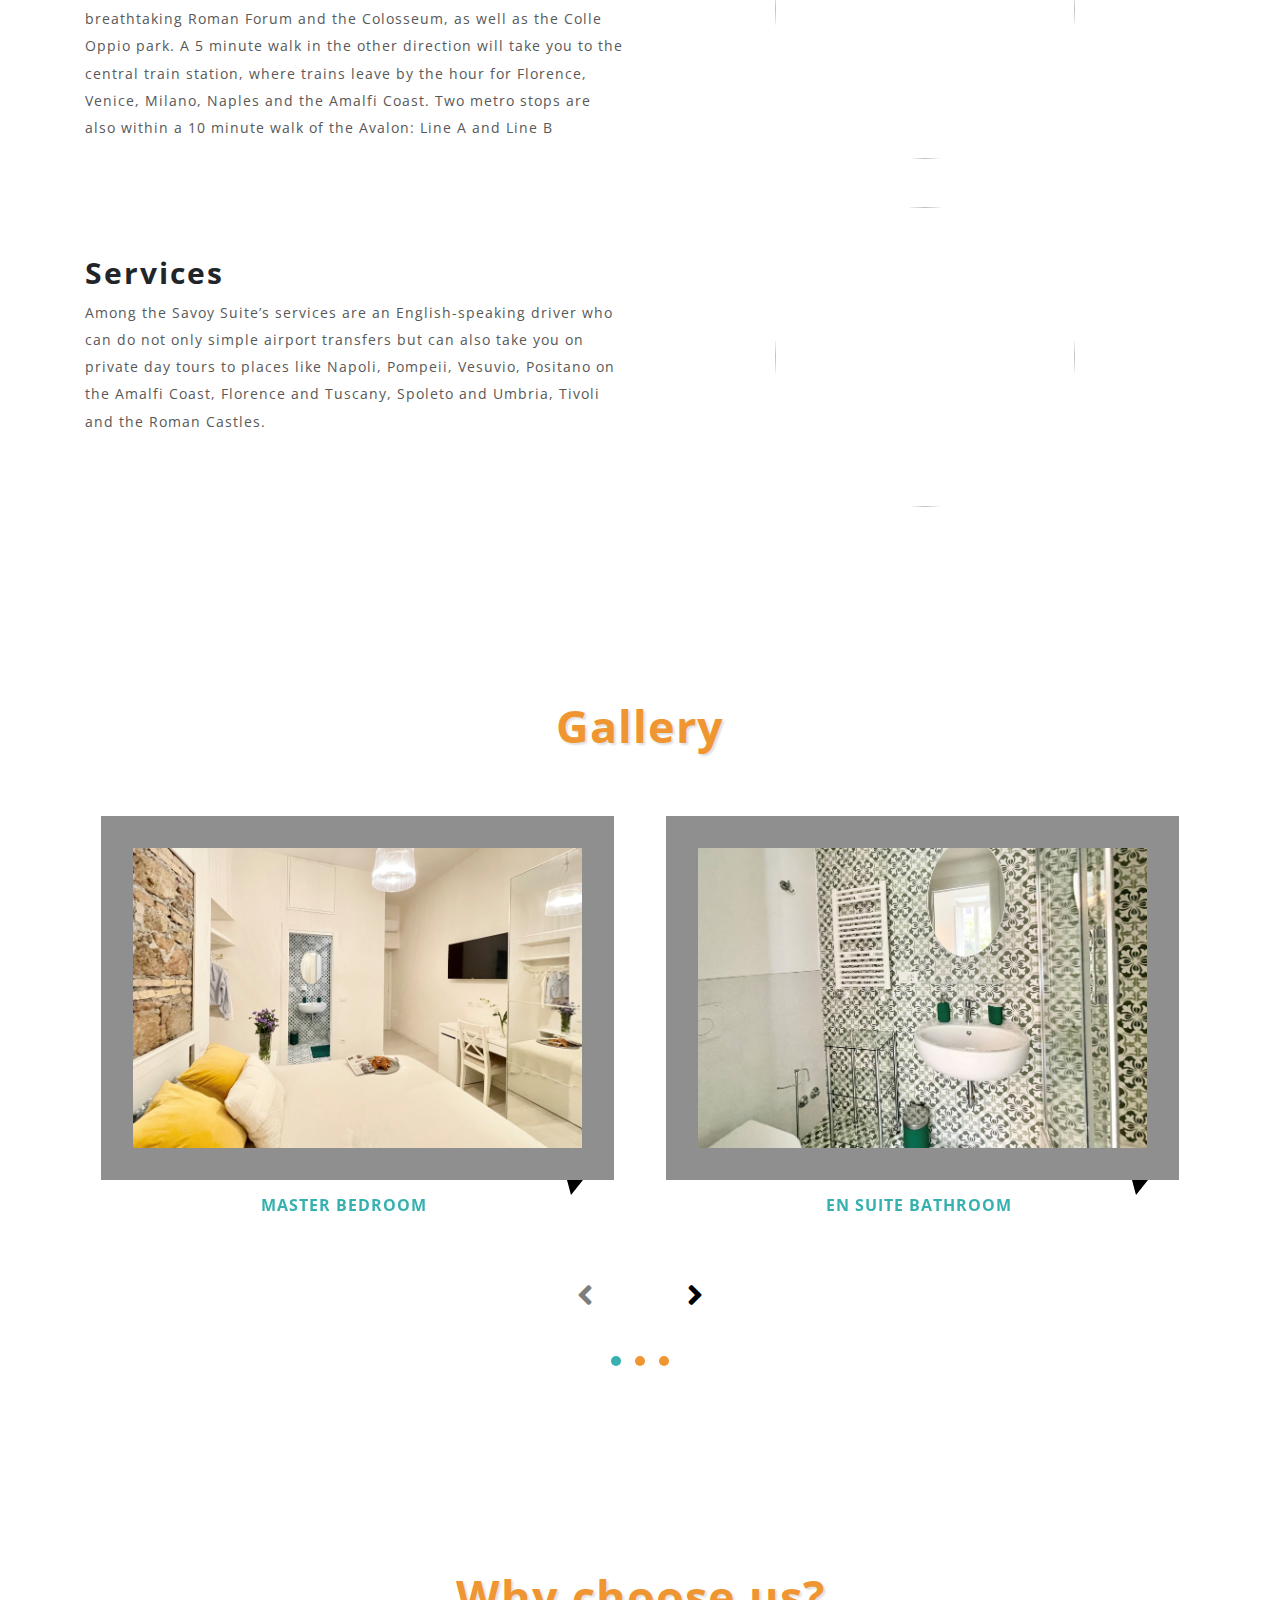
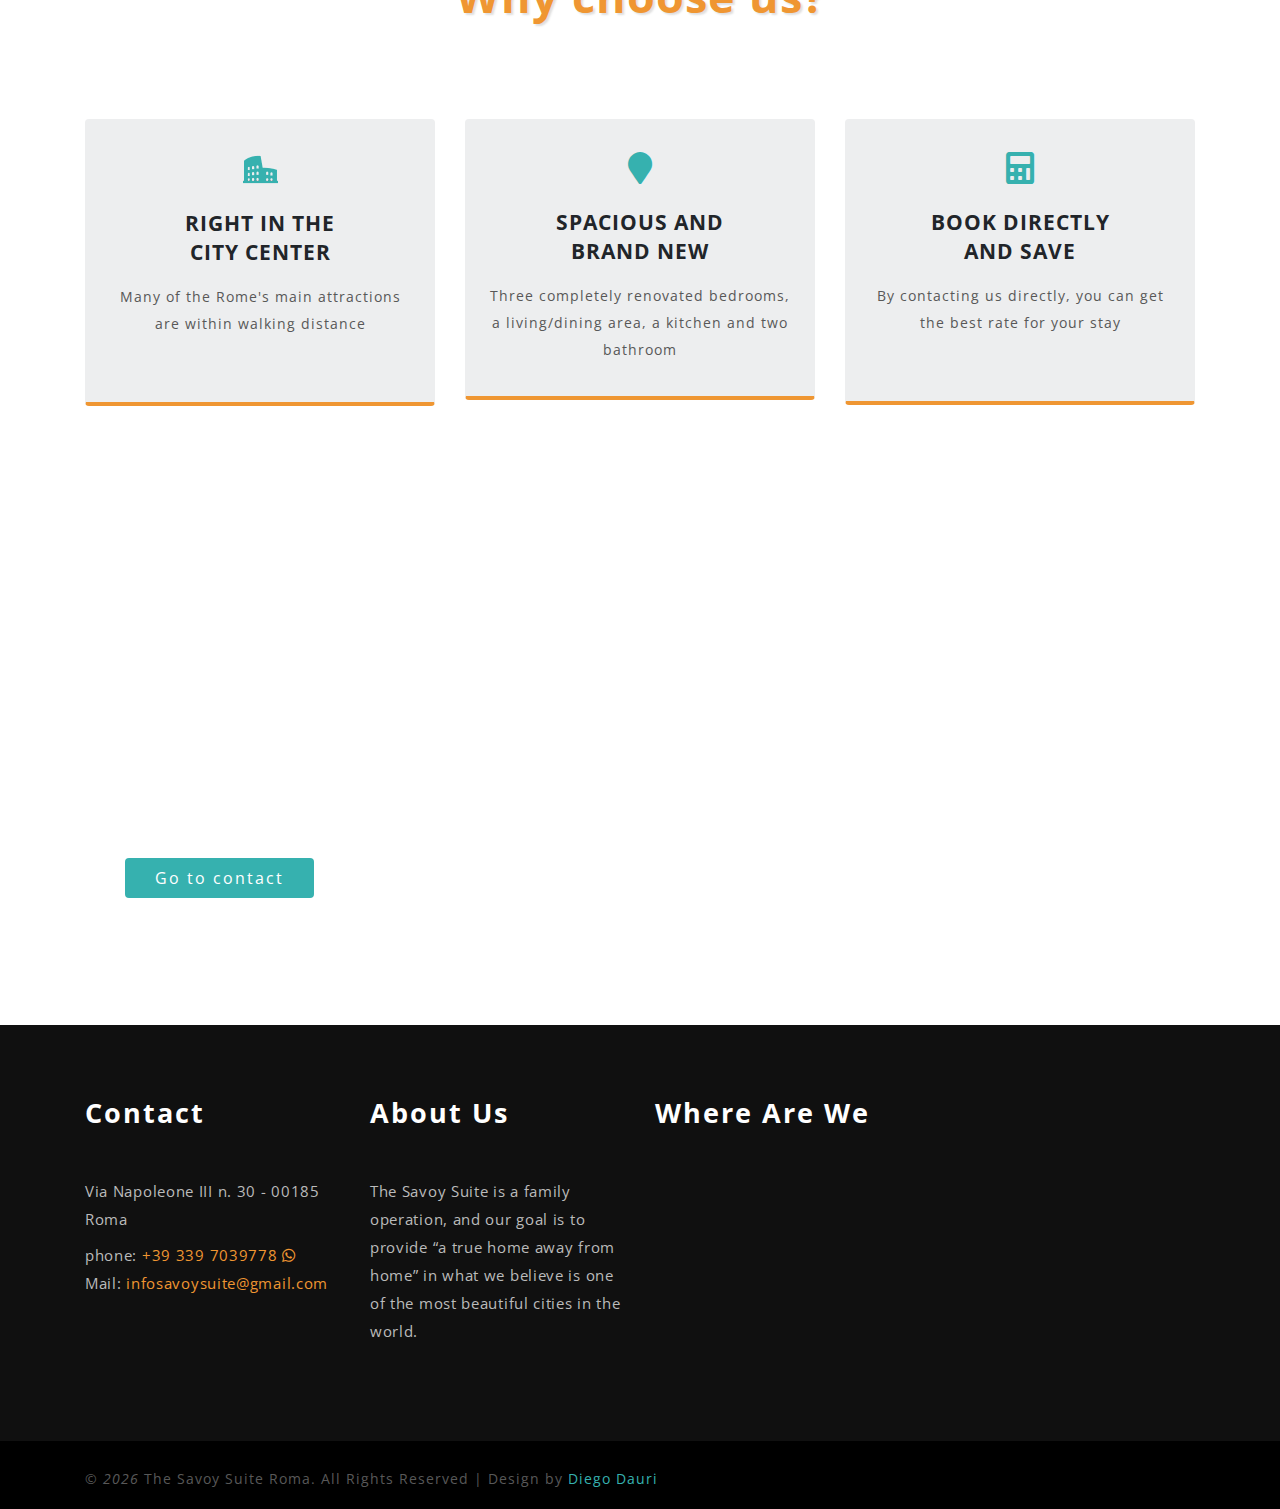
==== commit 0464dd5c: "Fix broken links" ====
--- a/index.html
+++ b/index.html
@@ -61,7 +61,7 @@
                                 <ul>
 
                                     <li class="number-phone"><a class="nav-link request text-uppercase font-weight-bold"
-                                            href="#">CONTACT US</a></li>
+                                            href="contact.html">CONTACT US</a></li>
                                 </ul>
                             </div>
                         </div>
@@ -300,7 +300,7 @@
                         <h3 class="w3l_header text-white">Still Have Questions?</h3>
                         <h3 class="mb-3 mt-3 text-white">Feel Free to Contact Us</h3>
                         <p class="text-white">If you have any questions regarding the Savoy Suite, please feel free to contact us. We will be more than happy to help you arrange your stay.</p>
-                        <a href="#" class="btn btn-primary mt-3" data-toggle="modal" data-target="#myModal">Go to
+                        <a href="contct.html" class="btn btn-primary mt-3">Go to
                             contact</a>
                     </div>
                 </div>
